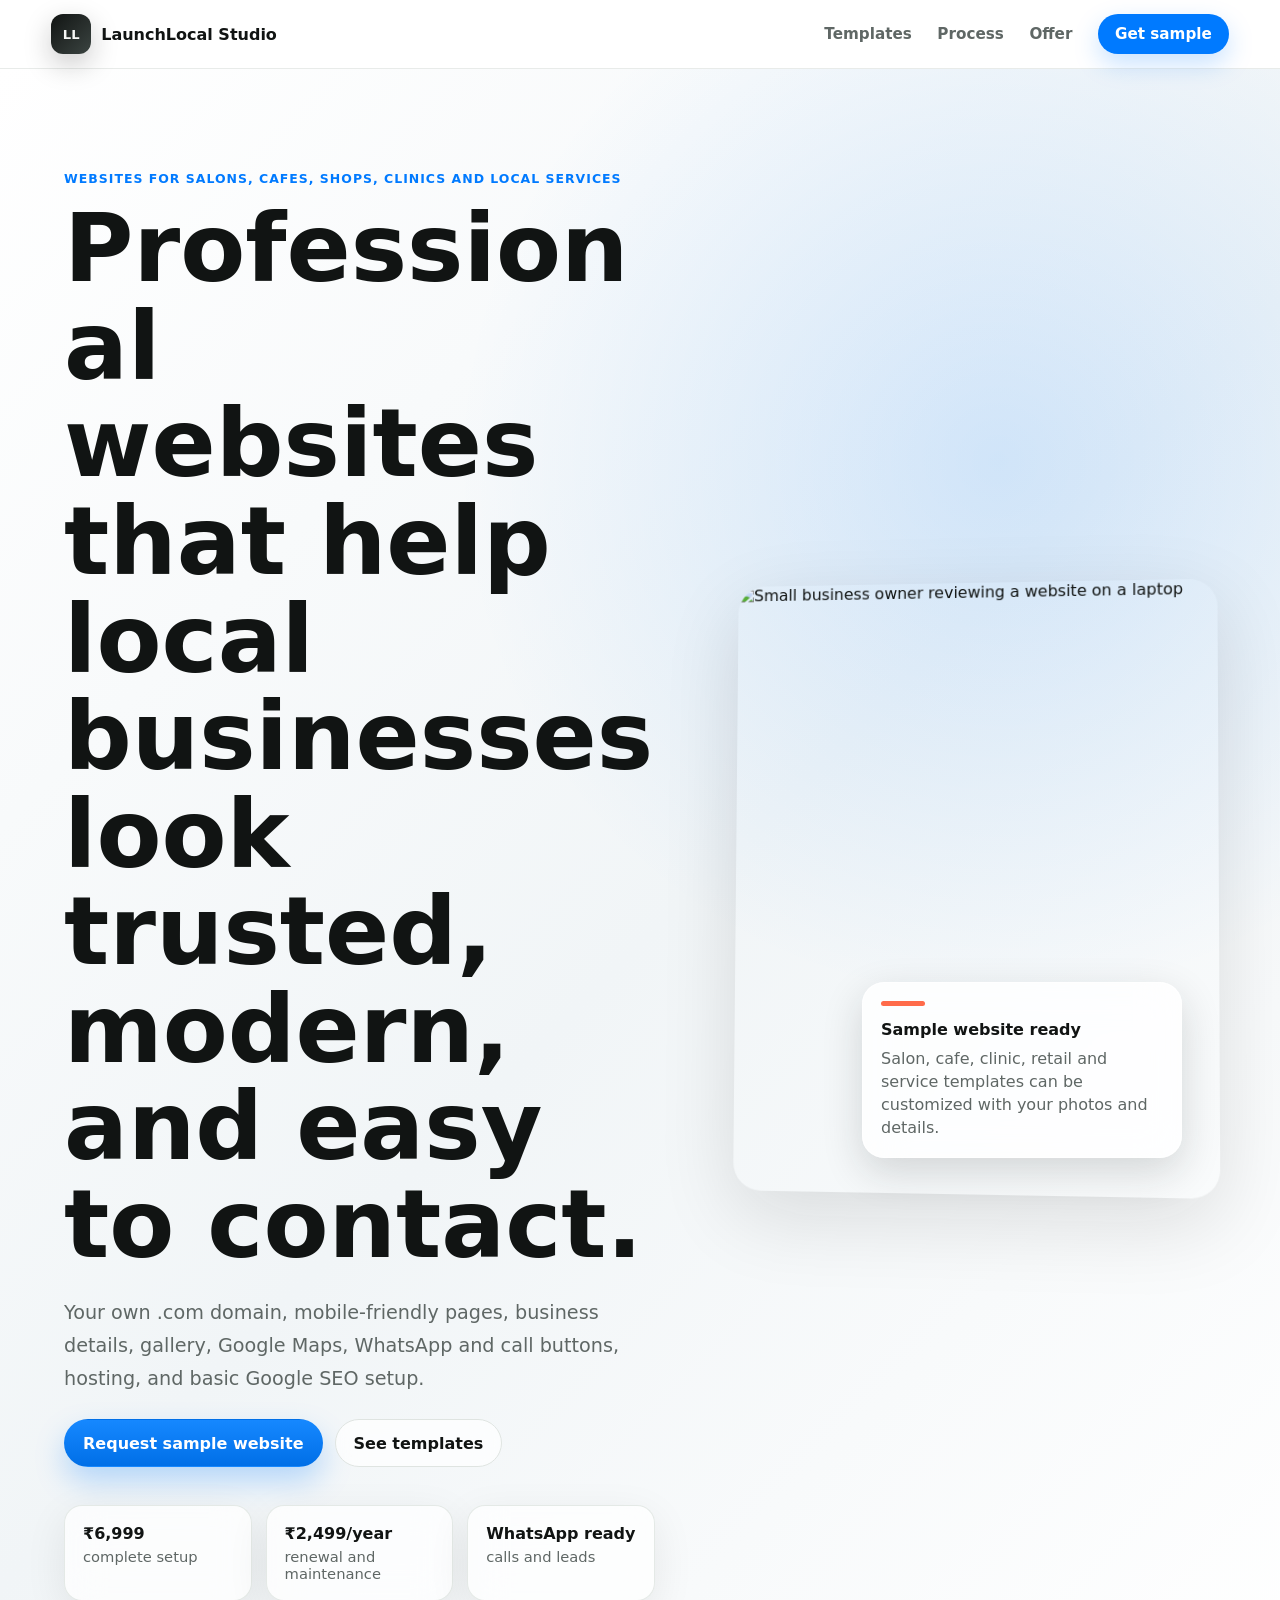
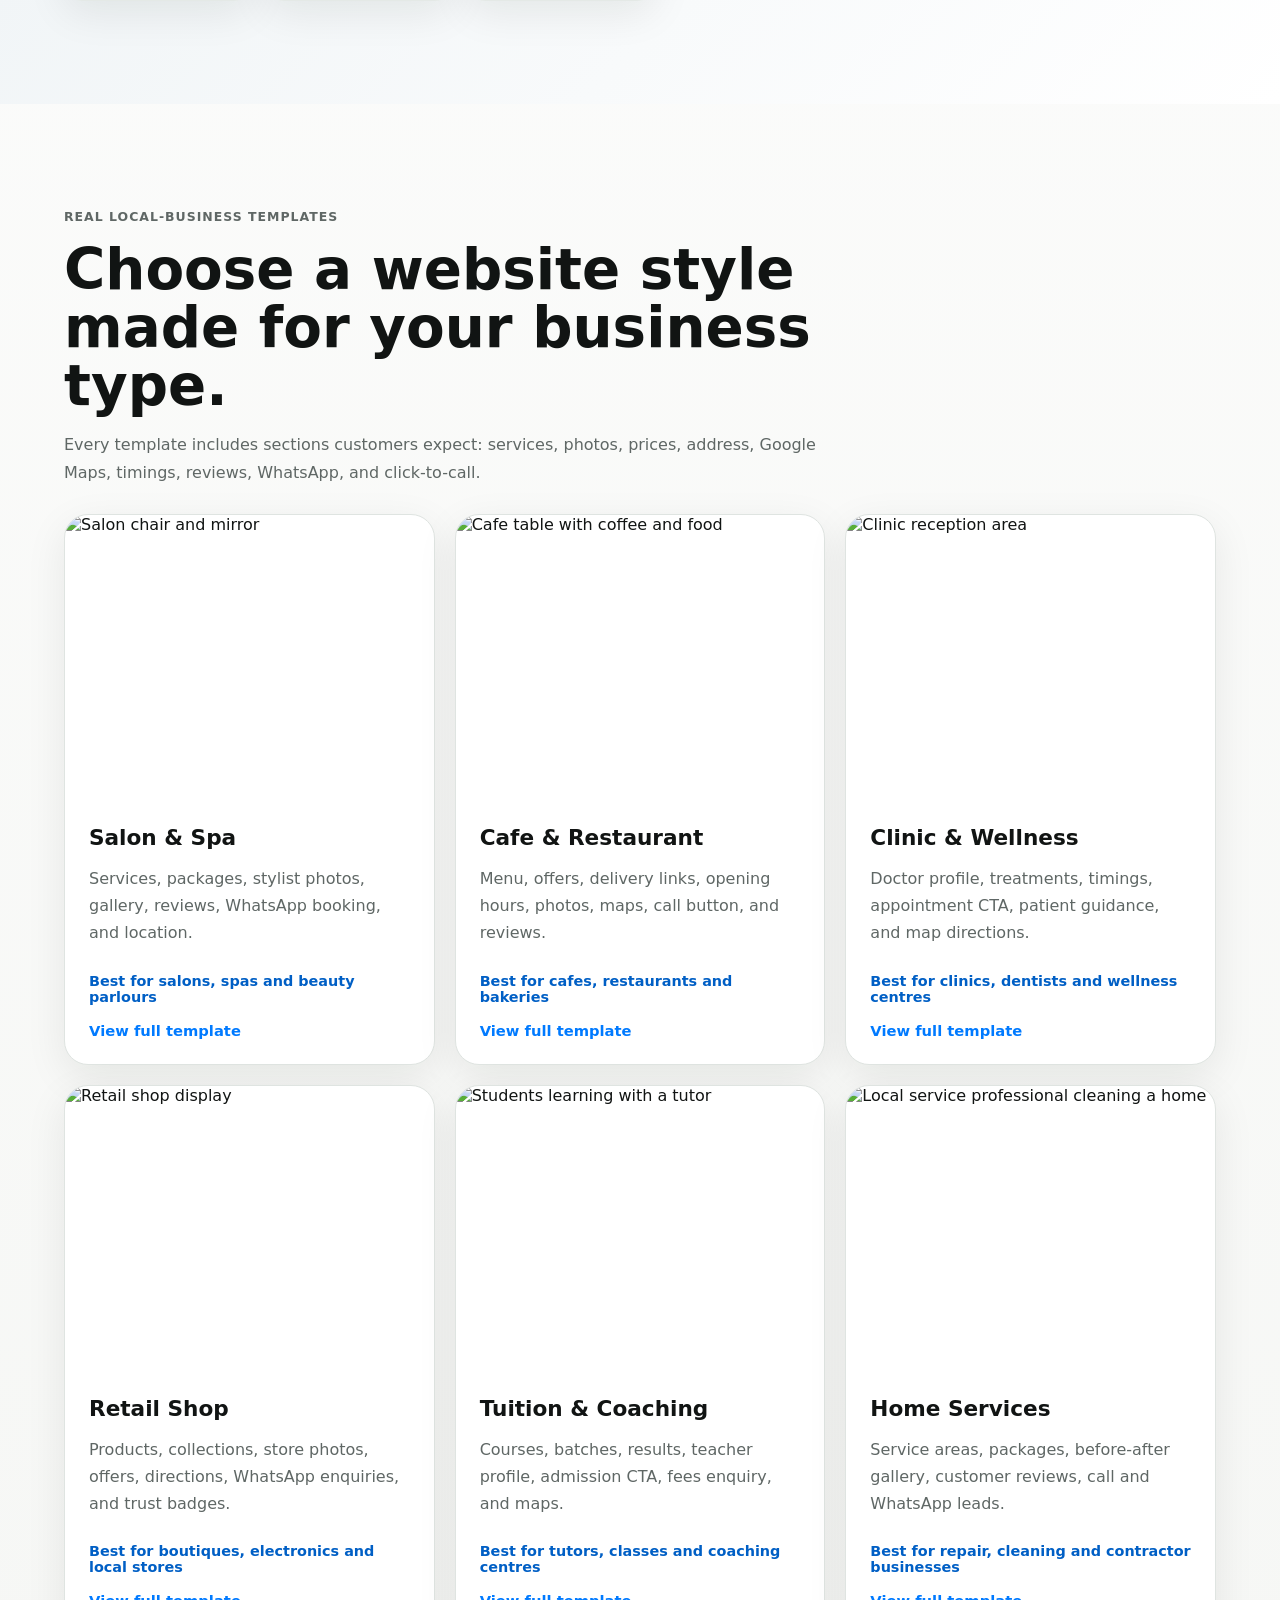
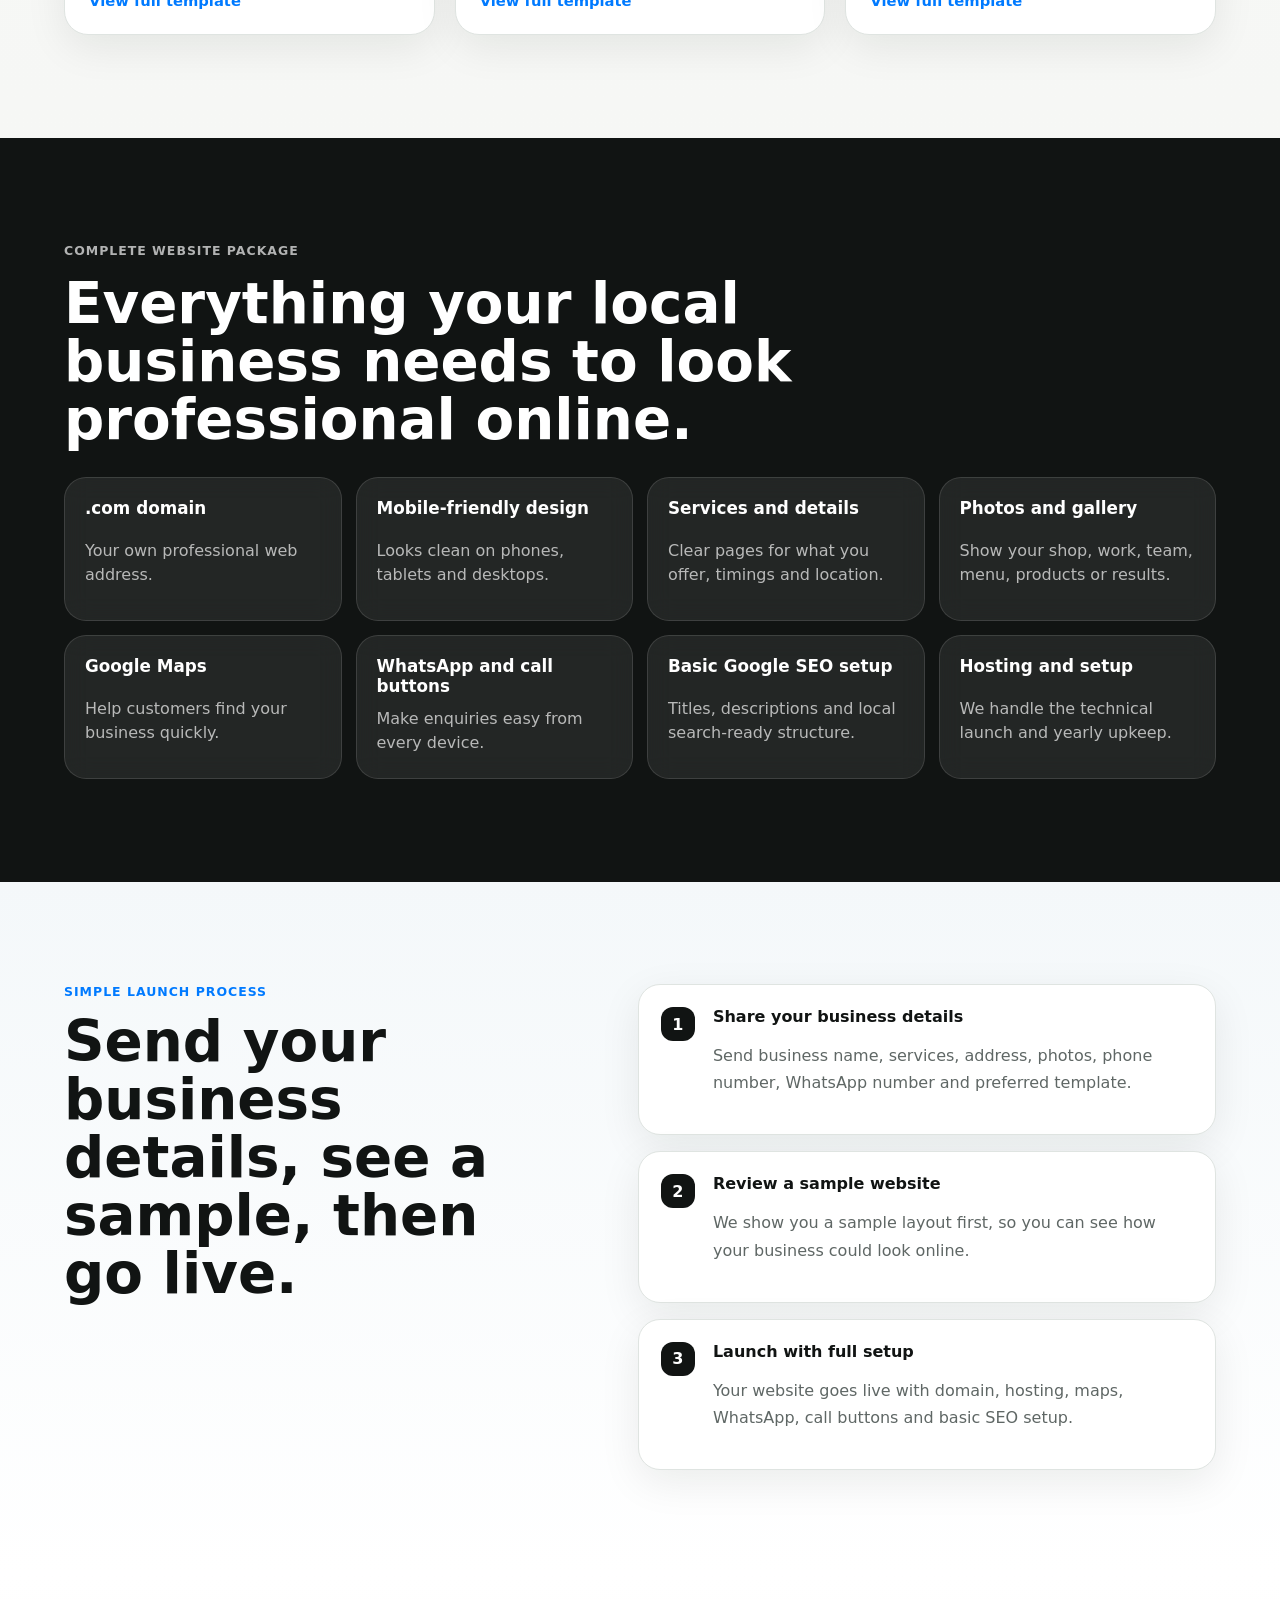
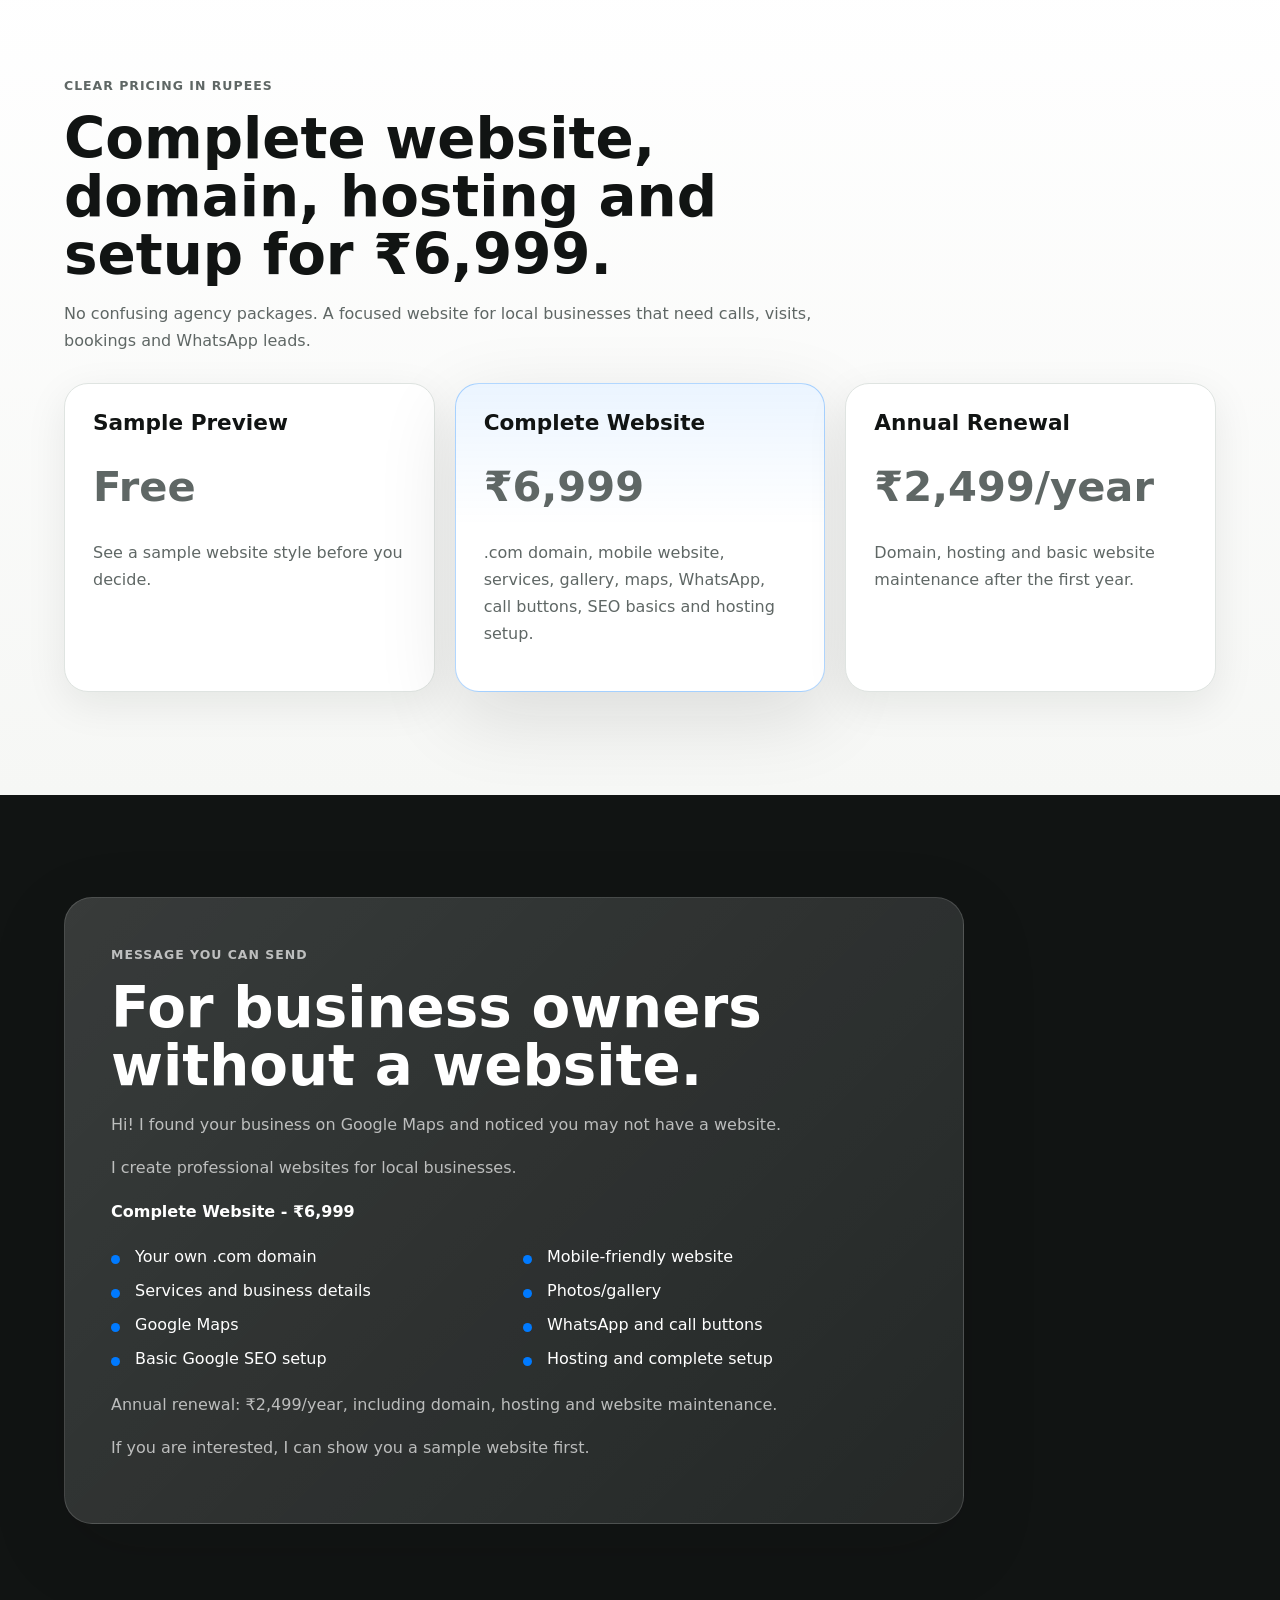
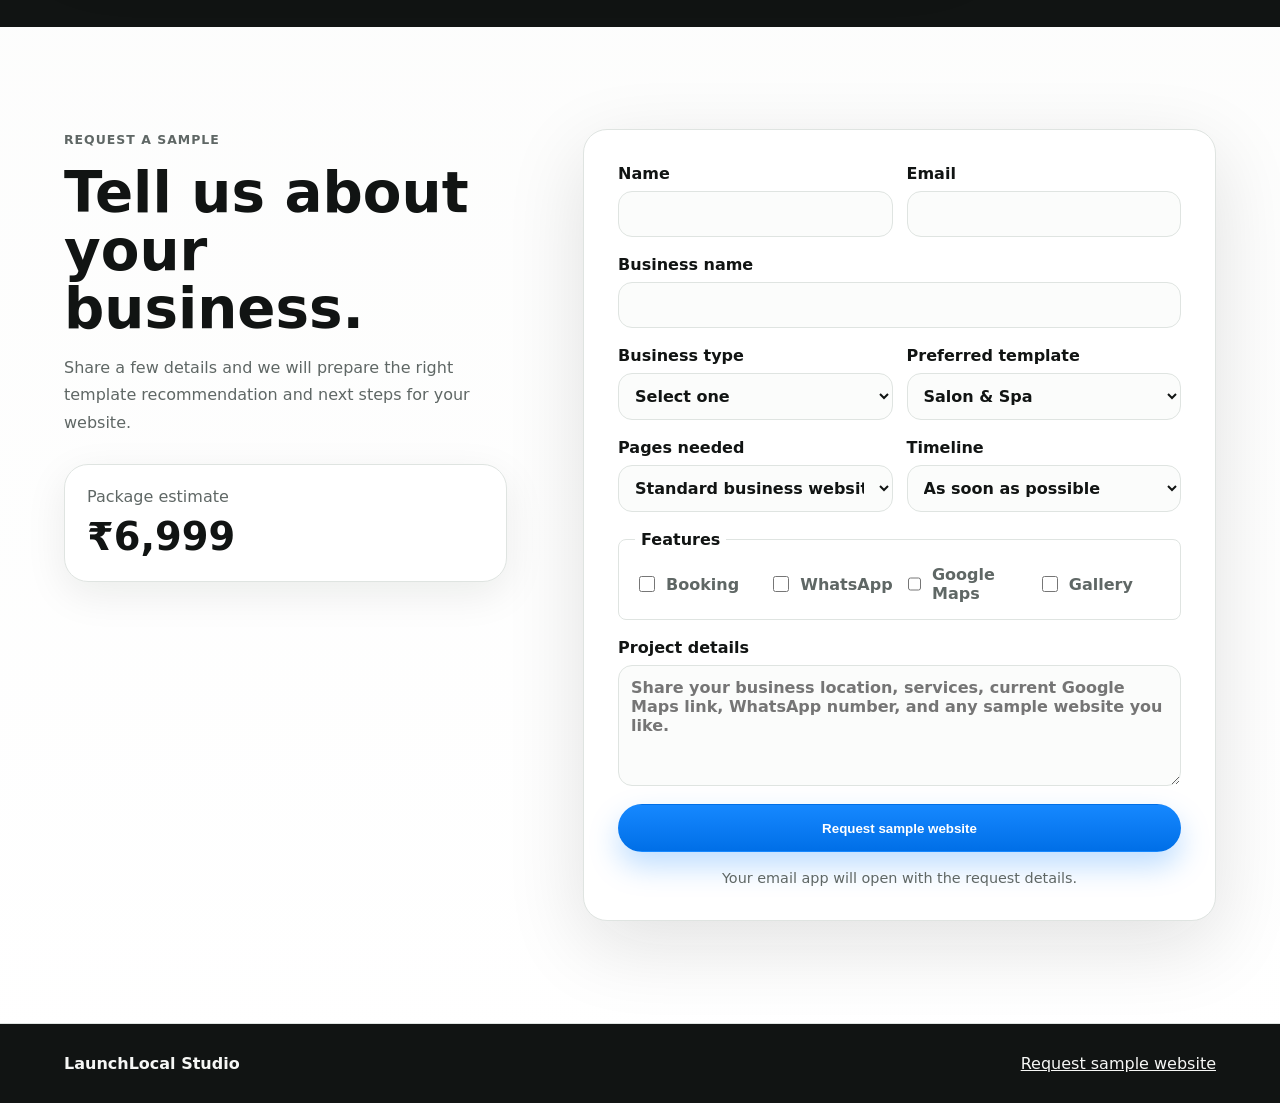
==== index.html @ e233cff8 "Refine homepage headline" ====
<!doctype html>
<html lang="en">
  <head>
    <meta charset="utf-8">
    <meta name="viewport" content="width=device-width, initial-scale=1">
    <title>LaunchLocal Studio | ₹6,999 Websites for Local Businesses</title>
    <meta
      name="description"
      content="LaunchLocal Studio builds complete ₹6,999 websites for salons, cafes, clinics, shops, tutors, and local service businesses with domain, hosting, WhatsApp, maps, and SEO setup."
    >
    <meta property="og:title" content="LaunchLocal Studio">
    <meta property="og:description" content="Complete local business websites from ₹6,999, including .com domain, hosting, Google Maps, WhatsApp, call buttons, and basic SEO setup.">
    <meta property="og:type" content="website">
    <link rel="icon" href="favicon.svg" type="image/svg+xml">
    <link rel="stylesheet" href="styles.css">
  </head>
  <body>
    <header class="site-header">
      <a class="brand" href="#top" aria-label="LaunchLocal Studio home">
        <span class="brand-mark">LL</span>
        <span>LaunchLocal Studio</span>
      </a>
      <nav class="nav" aria-label="Primary navigation">
        <a href="#templates">Templates</a>
        <a href="#process">Process</a>
        <a href="#pricing">Offer</a>
        <a class="nav-cta" href="#quote">Get sample</a>
      </nav>
    </header>

    <main id="top">
      <section class="hero section-band">
        <div class="hero-copy">
          <p class="eyebrow">Websites for salons, cafes, shops, clinics and local services</p>
          <h1>Professional websites that help local businesses look trusted, modern, and easy to contact.</h1>
          <p class="hero-text">
            Your own .com domain, mobile-friendly pages, business details, gallery, Google Maps, WhatsApp and call buttons, hosting, and basic Google SEO setup.
          </p>
          <div class="hero-actions">
            <a class="button primary" href="#quote">Request sample website</a>
            <a class="button secondary" href="#templates">See templates</a>
          </div>
          <dl class="hero-stats" aria-label="Service highlights">
            <div>
              <dt>₹6,999</dt>
              <dd>complete setup</dd>
            </div>
            <div>
              <dt>₹2,499/year</dt>
              <dd>renewal and maintenance</dd>
            </div>
            <div>
              <dt>WhatsApp ready</dt>
              <dd>calls and leads</dd>
            </div>
          </dl>
        </div>
        <div class="hero-visual" aria-label="Example small business website preview">
          <img
            src="https://images.unsplash.com/photo-1556761175-b413da4baf72?auto=format&fit=crop&w=1200&q=80"
            alt="Small business owner reviewing a website on a laptop"
          >
          <div class="preview-panel" aria-hidden="true">
            <span></span>
            <strong>Sample website ready</strong>
            <p>Salon, cafe, clinic, retail and service templates can be customized with your photos and details.</p>
          </div>
        </div>
      </section>

      <section class="section" id="templates">
        <div class="section-heading">
          <p class="eyebrow">Real local-business templates</p>
          <h2>Choose a website style made for your business type.</h2>
          <p>Every template includes sections customers expect: services, photos, prices, address, Google Maps, timings, reviews, WhatsApp, and click-to-call.</p>
        </div>
        <div class="template-grid">
          <a class="template-card" href="templates/salon.html">
            <img src="https://images.unsplash.com/photo-1560066984-138dadb4c035?auto=format&fit=crop&w=900&q=80" alt="Salon chair and mirror">
            <div>
              <h3>Salon & Spa</h3>
              <p>Services, packages, stylist photos, gallery, reviews, WhatsApp booking, and location.</p>
              <span>Best for salons, spas and beauty parlours</span>
              <strong class="template-link">View full template</strong>
            </div>
          </a>
          <a class="template-card" href="templates/cafe.html">
            <img src="https://images.unsplash.com/photo-1554118811-1e0d58224f24?auto=format&fit=crop&w=900&q=80" alt="Cafe table with coffee and food">
            <div>
              <h3>Cafe & Restaurant</h3>
              <p>Menu, offers, delivery links, opening hours, photos, maps, call button, and reviews.</p>
              <span>Best for cafes, restaurants and bakeries</span>
              <strong class="template-link">View full template</strong>
            </div>
          </a>
          <a class="template-card" href="templates/clinic.html">
            <img src="https://images.unsplash.com/photo-1519494026892-80bbd2d6fd0d?auto=format&fit=crop&w=900&q=80" alt="Clinic reception area">
            <div>
              <h3>Clinic & Wellness</h3>
              <p>Doctor profile, treatments, timings, appointment CTA, patient guidance, and map directions.</p>
              <span>Best for clinics, dentists and wellness centres</span>
              <strong class="template-link">View full template</strong>
            </div>
          </a>
          <a class="template-card" href="templates/retail.html">
            <img src="https://images.unsplash.com/photo-1441986300917-64674bd600d8?auto=format&fit=crop&w=900&q=80" alt="Retail shop display">
            <div>
              <h3>Retail Shop</h3>
              <p>Products, collections, store photos, offers, directions, WhatsApp enquiries, and trust badges.</p>
              <span>Best for boutiques, electronics and local stores</span>
              <strong class="template-link">View full template</strong>
            </div>
          </a>
          <a class="template-card" href="templates/coaching.html">
            <img src="https://images.unsplash.com/photo-1522202176988-66273c2fd55f?auto=format&fit=crop&w=900&q=80" alt="Students learning with a tutor">
            <div>
              <h3>Tuition & Coaching</h3>
              <p>Courses, batches, results, teacher profile, admission CTA, fees enquiry, and maps.</p>
              <span>Best for tutors, classes and coaching centres</span>
              <strong class="template-link">View full template</strong>
            </div>
          </a>
          <a class="template-card" href="templates/home-services.html">
            <img src="https://images.unsplash.com/photo-1581578731548-c64695cc6952?auto=format&fit=crop&w=900&q=80" alt="Local service professional cleaning a home">
            <div>
              <h3>Home Services</h3>
              <p>Service areas, packages, before-after gallery, customer reviews, call and WhatsApp leads.</p>
              <span>Best for repair, cleaning and contractor businesses</span>
              <strong class="template-link">View full template</strong>
            </div>
          </a>
        </div>
      </section>

      <section class="section included-section" id="included">
        <div class="section-heading">
          <p class="eyebrow">Complete website package</p>
          <h2>Everything your local business needs to look professional online.</h2>
        </div>
        <div class="included-grid">
          <article><strong>.com domain</strong><span>Your own professional web address.</span></article>
          <article><strong>Mobile-friendly design</strong><span>Looks clean on phones, tablets and desktops.</span></article>
          <article><strong>Services and details</strong><span>Clear pages for what you offer, timings and location.</span></article>
          <article><strong>Photos and gallery</strong><span>Show your shop, work, team, menu, products or results.</span></article>
          <article><strong>Google Maps</strong><span>Help customers find your business quickly.</span></article>
          <article><strong>WhatsApp and call buttons</strong><span>Make enquiries easy from every device.</span></article>
          <article><strong>Basic Google SEO setup</strong><span>Titles, descriptions and local search-ready structure.</span></article>
          <article><strong>Hosting and setup</strong><span>We handle the technical launch and yearly upkeep.</span></article>
        </div>
      </section>

      <section class="section split" id="process">
        <div>
          <p class="eyebrow">Simple launch process</p>
          <h2>Send your business details, see a sample, then go live.</h2>
        </div>
        <ol class="steps">
          <li>
            <strong>Share your business details</strong>
            <p>Send business name, services, address, photos, phone number, WhatsApp number and preferred template.</p>
          </li>
          <li>
            <strong>Review a sample website</strong>
            <p>We show you a sample layout first, so you can see how your business could look online.</p>
          </li>
          <li>
            <strong>Launch with full setup</strong>
            <p>Your website goes live with domain, hosting, maps, WhatsApp, call buttons and basic SEO setup.</p>
          </li>
        </ol>
      </section>

      <section class="section pricing" id="pricing">
        <div class="section-heading">
          <p class="eyebrow">Clear pricing in rupees</p>
          <h2>Complete website, domain, hosting and setup for ₹6,999.</h2>
          <p>No confusing agency packages. A focused website for local businesses that need calls, visits, bookings and WhatsApp leads.</p>
        </div>
        <div class="pricing-grid">
          <article>
            <h3>Sample Preview</h3>
            <p class="price">Free</p>
            <p>See a sample website style before you decide.</p>
          </article>
          <article class="featured">
            <h3>Complete Website</h3>
            <p class="price">₹6,999</p>
            <p>.com domain, mobile website, services, gallery, maps, WhatsApp, call buttons, SEO basics and hosting setup.</p>
          </article>
          <article>
            <h3>Annual Renewal</h3>
            <p class="price">₹2,499/year</p>
            <p>Domain, hosting and basic website maintenance after the first year.</p>
          </article>
        </div>
      </section>

      <section class="section outreach-section">
        <div class="outreach-card">
          <p class="eyebrow">Message you can send</p>
          <h2>For business owners without a website.</h2>
          <p>Hi! I found your business on Google Maps and noticed you may not have a website.</p>
          <p>I create professional websites for local businesses.</p>
          <p><strong>Complete Website - ₹6,999</strong></p>
          <ul class="offer-list">
            <li>Your own .com domain</li>
            <li>Mobile-friendly website</li>
            <li>Services and business details</li>
            <li>Photos/gallery</li>
            <li>Google Maps</li>
            <li>WhatsApp and call buttons</li>
            <li>Basic Google SEO setup</li>
            <li>Hosting and complete setup</li>
          </ul>
          <p>Annual renewal: ₹2,499/year, including domain, hosting and website maintenance.</p>
          <p>If you are interested, I can show you a sample website first.</p>
        </div>
      </section>

      <section class="section quote-section" id="quote">
        <div class="quote-intro">
          <p class="eyebrow">Request a sample</p>
          <h2>Tell us about your business.</h2>
          <p>
            Share a few details and we will prepare the right template recommendation and next steps for your website.
          </p>
          <div class="estimate-box" aria-live="polite">
            <span>Package estimate</span>
            <strong id="estimate">₹6,999</strong>
          </div>
        </div>
        <form class="quote-form" id="quoteForm" action="" method="post">
          <div class="field-row">
            <label>
              Name
              <input name="name" autocomplete="name" required>
            </label>
            <label>
              Email
              <input type="email" name="email" autocomplete="email" required>
            </label>
          </div>
          <label>
            Business name
            <input name="business" autocomplete="organization" required>
          </label>
          <div class="field-row">
            <label>
              Business type
              <select name="business_type" required>
                <option value="">Select one</option>
                <option>Salon, spa or beauty parlour</option>
                <option>Restaurant or cafe</option>
                <option>Clinic, dentist or wellness centre</option>
                <option>Retail shop</option>
                <option>Tuition or coaching centre</option>
                <option>Home service or contractor</option>
                <option>Other</option>
              </select>
            </label>
            <label>
              Preferred template
              <select name="template" required>
                <option>Salon & Spa</option>
                <option>Cafe & Restaurant</option>
                <option>Clinic & Wellness</option>
                <option>Retail Shop</option>
                <option>Tuition & Coaching</option>
                <option>Home Services</option>
                <option>Not sure yet</option>
              </select>
            </label>
          </div>
          <div class="field-row">
            <label>
              Pages needed
              <select name="pages" id="pages">
                <option value="standard" selected>Standard business website</option>
                <option value="one-page">One-page quick site</option>
                <option value="catalog">Product or service catalogue</option>
                <option value="custom">Custom pages needed</option>
              </select>
            </label>
            <label>
              Timeline
              <select name="timeline">
                <option>As soon as possible</option>
                <option>2-4 weeks</option>
                <option>1-2 months</option>
                <option>Just exploring</option>
              </select>
            </label>
          </div>
          <fieldset>
            <legend>Features</legend>
            <label><input type="checkbox" name="features" value="Booking"> Booking</label>
            <label><input type="checkbox" name="features" value="WhatsApp"> WhatsApp</label>
            <label><input type="checkbox" name="features" value="Google Maps"> Google Maps</label>
            <label><input type="checkbox" name="features" value="Gallery"> Gallery</label>
          </fieldset>
          <label>
            Project details
            <textarea name="details" rows="5" placeholder="Share your business location, services, current Google Maps link, WhatsApp number, and any sample website you like."></textarea>
          </label>
          <button class="button primary full" type="submit">Request sample website</button>
          <p class="form-note" id="formNote">Your email app will open with the request details.</p>
        </form>
      </section>
    </main>

    <footer class="site-footer">
      <p>LaunchLocal Studio</p>
      <a href="#quote">Request sample website</a>
    </footer>

    <script src="script.js"></script>
  </body>
</html>
---- styles.css ----
:root {
  color-scheme: light;
  --ink: #111413;
  --muted: #5f6765;
  --paper: #f6f7f5;
  --panel: #ffffff;
  --line: #dfe4e1;
  --accent: #007aff;
  --accent-dark: #005fc5;
  --gold: #d6a23d;
  --coral: #ff6b4a;
  --shadow: 0 24px 80px rgba(17, 20, 19, 0.12);
  --soft-shadow: 0 12px 42px rgba(17, 20, 19, 0.08);
}

* {
  box-sizing: border-box;
}

html {
  scroll-behavior: smooth;
}

body {
  margin: 0;
  font-family: Inter, ui-sans-serif, system-ui, -apple-system, BlinkMacSystemFont, "Segoe UI", sans-serif;
  background:
    linear-gradient(180deg, #ffffff 0%, var(--paper) 44%, #ffffff 100%);
  color: var(--ink);
  text-rendering: optimizeLegibility;
}

img {
  display: block;
  max-width: 100%;
}

a {
  color: inherit;
}

.site-header {
  position: sticky;
  top: 0;
  z-index: 20;
  display: flex;
  align-items: center;
  justify-content: space-between;
  gap: 24px;
  padding: 14px clamp(18px, 4vw, 56px);
  background: rgba(255, 255, 255, 0.74);
  border-bottom: 1px solid rgba(223, 228, 225, 0.72);
  backdrop-filter: blur(24px) saturate(1.7);
}

.brand,
.nav {
  display: flex;
  align-items: center;
}

.brand {
  gap: 10px;
  font-weight: 800;
  text-decoration: none;
}

.brand-mark {
  display: grid;
  width: 40px;
  height: 40px;
  place-items: center;
  border-radius: 12px;
  background: linear-gradient(135deg, #111413, #3b4441);
  color: var(--paper);
  font-size: 0.82rem;
  letter-spacing: 0;
  box-shadow: 0 10px 28px rgba(17, 20, 19, 0.22);
}

.nav {
  gap: clamp(12px, 2vw, 28px);
  color: var(--muted);
  font-size: 0.95rem;
  font-weight: 700;
}

.nav a {
  text-decoration: none;
}

.nav-cta {
  padding: 10px 16px;
  border: 1px solid rgba(0, 122, 255, 0.18);
  border-radius: 999px;
  background: #007aff;
  color: #fff;
  font-weight: 700;
  box-shadow: 0 10px 26px rgba(0, 122, 255, 0.22);
}

.section,
.section-band {
  padding: clamp(58px, 8vw, 104px) clamp(18px, 5vw, 72px);
}

.hero {
  display: grid;
  grid-template-columns: minmax(0, 1fr) minmax(320px, 0.82fr);
  align-items: center;
  gap: clamp(36px, 6vw, 88px);
  min-height: calc(100vh - 68px);
  background:
    radial-gradient(circle at 78% 24%, rgba(0, 122, 255, 0.14), transparent 34%),
    linear-gradient(135deg, #ffffff 0%, #f1f5f7 52%, #ffffff 100%);
}

.eyebrow {
  margin: 0 0 14px;
  color: var(--accent);
  font-size: 0.78rem;
  font-weight: 800;
  letter-spacing: 0.08em;
  text-transform: uppercase;
}

h1,
h2,
h3,
p {
  overflow-wrap: anywhere;
}

h1,
h2,
h3 {
  margin: 0;
  line-height: 1.03;
  letter-spacing: 0;
}

h1 {
  max-width: 780px;
  font-size: clamp(3rem, 7.4vw, 7.2rem);
  font-weight: 900;
}

h2 {
  max-width: 760px;
  font-size: clamp(2.15rem, 4.4vw, 4.6rem);
  font-weight: 900;
}

h3 {
  font-size: 1.35rem;
}

.hero-text,
.section-heading p,
.quote-intro p,
.steps p,
.pricing p,
.template-card p {
  color: var(--muted);
  line-height: 1.7;
}

.hero-text {
  max-width: 620px;
  margin: 24px 0;
  font-size: clamp(1.08rem, 1.5vw, 1.28rem);
}

.hero-actions {
  display: flex;
  flex-wrap: wrap;
  gap: 12px;
}

.button {
  display: inline-flex;
  min-height: 48px;
  align-items: center;
  justify-content: center;
  padding: 13px 18px;
  border: 1px solid transparent;
  border-radius: 999px;
  font-weight: 800;
  text-decoration: none;
  cursor: pointer;
}

.button.primary {
  background: linear-gradient(180deg, #1688ff, #006fe7);
  color: #fff;
  box-shadow: 0 14px 30px rgba(0, 122, 255, 0.26);
}

.button.primary:hover {
  background: var(--accent-dark);
}

.button.secondary {
  border-color: var(--line);
  background: rgba(255, 255, 255, 0.72);
  backdrop-filter: blur(14px);
}

.button.full {
  width: 100%;
}

.hero-stats {
  display: grid;
  grid-template-columns: repeat(3, minmax(0, 1fr));
  gap: 14px;
  max-width: 680px;
  margin: 38px 0 0;
}

.hero-stats div {
  padding: 18px;
  border: 1px solid rgba(223, 228, 225, 0.82);
  border-radius: 18px;
  background: rgba(255, 255, 255, 0.72);
  box-shadow: var(--soft-shadow);
  backdrop-filter: blur(18px);
}

.hero-stats dt {
  font-weight: 900;
}

.hero-stats dd {
  margin: 5px 0 0;
  color: var(--muted);
  font-size: 0.92rem;
}

.hero-visual {
  position: relative;
  min-height: 540px;
  perspective: 1200px;
}

.hero-visual img {
  width: 100%;
  height: min(68vh, 680px);
  min-height: 520px;
  object-fit: cover;
  border-radius: 28px;
  box-shadow: var(--shadow);
  transform: rotateY(-4deg) rotateX(2deg);
}

.preview-panel {
  position: absolute;
  right: clamp(14px, 3vw, 34px);
  bottom: clamp(14px, 3vw, 34px);
  width: min(320px, calc(100% - 28px));
  padding: 18px;
  border: 1px solid rgba(255, 255, 255, 0.78);
  border-radius: 22px;
  background: rgba(255, 255, 255, 0.82);
  box-shadow: 0 14px 40px rgba(24, 33, 31, 0.16);
  backdrop-filter: blur(20px) saturate(1.4);
}

.preview-panel span {
  display: block;
  width: 44px;
  height: 5px;
  margin-bottom: 14px;
  border-radius: 999px;
  background: var(--coral);
}

.preview-panel p {
  margin: 8px 0 0;
  color: var(--muted);
  line-height: 1.45;
}

.section-heading {
  max-width: 760px;
  margin-bottom: 28px;
}

.template-grid,
.pricing-grid {
  display: grid;
  grid-template-columns: repeat(3, minmax(0, 1fr));
  gap: 20px;
}

.template-card,
.pricing-grid article,
.quote-form,
.estimate-box {
  border: 1px solid var(--line);
  border-radius: 24px;
  background: var(--panel);
}

.template-card {
  overflow: hidden;
  box-shadow: var(--soft-shadow);
  color: inherit;
  text-decoration: none;
  transition: transform 180ms ease, box-shadow 180ms ease;
}

.template-card:hover {
  transform: translateY(-6px);
  box-shadow: 0 28px 70px rgba(17, 20, 19, 0.14);
}

.template-card img {
  width: 100%;
  aspect-ratio: 1.28;
  object-fit: cover;
}

.template-card div {
  padding: 24px;
}

.template-card span {
  display: inline-block;
  margin-top: 10px;
  color: var(--accent-dark);
  font-weight: 800;
  font-size: 0.9rem;
}

.template-link {
  display: inline-block;
  margin-top: 16px;
  color: var(--accent);
  font-size: 0.92rem;
}

.included-section {
  background: #111413;
  color: #fff;
}

.included-section .section-heading p,
.included-section .eyebrow {
  color: rgba(255, 255, 255, 0.68);
}

.included-grid {
  display: grid;
  grid-template-columns: repeat(4, minmax(0, 1fr));
  gap: 14px;
}

.included-grid article {
  display: grid;
  gap: 8px;
  min-height: 144px;
  padding: 20px;
  border: 1px solid rgba(255, 255, 255, 0.12);
  border-radius: 22px;
  background: rgba(255, 255, 255, 0.08);
  backdrop-filter: blur(12px);
}

.included-grid strong {
  font-size: 1.05rem;
}

.included-grid span {
  color: rgba(255, 255, 255, 0.68);
  line-height: 1.55;
}

.split {
  display: grid;
  grid-template-columns: minmax(0, 0.86fr) minmax(320px, 1fr);
  gap: clamp(28px, 6vw, 80px);
  background: linear-gradient(180deg, #f4f8fa, #ffffff);
}

.steps {
  display: grid;
  gap: 16px;
  margin: 0;
  padding: 0;
  list-style: none;
  counter-reset: step;
}

.steps li {
  position: relative;
  padding: 22px 22px 22px 74px;
  border-radius: 22px;
  background: var(--panel);
  border: 1px solid var(--line);
  box-shadow: var(--soft-shadow);
}

.steps li::before {
  counter-increment: step;
  content: counter(step);
  position: absolute;
  left: 22px;
  top: 22px;
  display: grid;
  width: 34px;
  height: 34px;
  place-items: center;
  border-radius: 12px;
  background: #111413;
  color: #fff;
  font-weight: 900;
}

.pricing {
  background: linear-gradient(180deg, #ffffff, #f6f7f5);
}

.pricing-grid article {
  padding: 28px;
  box-shadow: var(--soft-shadow);
}

.pricing-grid .featured {
  border-color: rgba(0, 122, 255, 0.3);
  box-shadow: var(--shadow);
  background:
    linear-gradient(180deg, rgba(0, 122, 255, 0.08), rgba(255, 255, 255, 0) 46%),
    #fff;
}

.price {
  margin: 18px 0 10px;
  color: var(--accent-dark);
  font-size: clamp(2rem, 4vw, 2.6rem);
  font-weight: 900;
}

.outreach-section {
  background: #111413;
  color: #fff;
}

.outreach-card {
  max-width: 900px;
  padding: clamp(24px, 5vw, 46px);
  border: 1px solid rgba(255, 255, 255, 0.14);
  border-radius: 28px;
  background:
    linear-gradient(135deg, rgba(255, 255, 255, 0.14), rgba(255, 255, 255, 0.06)),
    #171b1a;
  box-shadow: var(--shadow);
}

.outreach-card p {
  color: rgba(255, 255, 255, 0.68);
  line-height: 1.7;
}

.outreach-card strong {
  color: #fff;
}

.offer-list {
  display: grid;
  grid-template-columns: repeat(2, minmax(0, 1fr));
  gap: 10px 18px;
  margin: 20px 0;
  padding: 0;
  list-style: none;
}

.offer-list li {
  position: relative;
  padding-left: 24px;
  color: #fff;
  line-height: 1.5;
}

.offer-list li::before {
  content: "";
  position: absolute;
  left: 0;
  top: 0.65em;
  width: 9px;
  height: 9px;
  border-radius: 999px;
  background: var(--accent);
}

.quote-section {
  display: grid;
  grid-template-columns: minmax(280px, 0.7fr) minmax(320px, 1fr);
  gap: clamp(28px, 6vw, 76px);
  align-items: start;
}

.quote-intro {
  position: sticky;
  top: 110px;
}

.estimate-box {
  margin-top: 28px;
  padding: 22px;
  box-shadow: var(--soft-shadow);
}

.estimate-box span {
  display: block;
  margin-bottom: 8px;
  color: var(--muted);
}

.estimate-box strong {
  font-size: clamp(1.8rem, 3vw, 3rem);
}

.quote-form {
  display: grid;
  gap: 18px;
  padding: clamp(18px, 4vw, 34px);
  box-shadow: var(--shadow);
}

.field-row {
  display: grid;
  grid-template-columns: repeat(2, minmax(0, 1fr));
  gap: 14px;
}

label,
fieldset {
  display: grid;
  gap: 8px;
  color: var(--ink);
  font-weight: 800;
}

input,
select,
textarea {
  width: 100%;
  min-height: 46px;
  padding: 12px;
  border: 1px solid var(--line);
  border-radius: 14px;
  background: #fbfcfb;
  color: var(--ink);
  font: inherit;
}

textarea {
  resize: vertical;
}

fieldset {
  grid-template-columns: repeat(4, minmax(0, 1fr));
  margin: 0;
  padding: 16px;
  border: 1px solid var(--line);
  border-radius: 8px;
}

legend {
  padding: 0 6px;
}

fieldset label {
  display: flex;
  align-items: center;
  gap: 8px;
  color: var(--muted);
  font-weight: 700;
}

fieldset input {
  width: 16px;
  min-height: 16px;
}

.form-note {
  margin: 0;
  color: var(--muted);
  font-size: 0.9rem;
  text-align: center;
}

.site-footer {
  display: flex;
  align-items: center;
  justify-content: space-between;
  gap: 18px;
  padding: 30px clamp(18px, 5vw, 72px);
  border-top: 1px solid var(--line);
  background: #111413;
  color: var(--paper);
}

.site-footer p {
  margin: 0;
  font-weight: 900;
}

@media (max-width: 900px) {
  .site-header {
    position: static;
    align-items: flex-start;
    flex-direction: column;
  }

  .nav {
    width: 100%;
    overflow-x: auto;
    padding-bottom: 4px;
  }

  .hero,
  .split,
  .quote-section {
    grid-template-columns: 1fr;
  }

  .hero {
    min-height: auto;
  }

  .hero-visual,
  .hero-visual img {
    min-height: 380px;
  }

  .template-grid,
  .pricing-grid,
  .included-grid {
    grid-template-columns: 1fr;
  }

  .quote-intro {
    position: static;
  }
}

@media (max-width: 620px) {
  .section,
  .section-band {
    padding-block: 46px;
  }

  .hero-stats,
  .field-row,
  fieldset {
    grid-template-columns: 1fr;
  }

  h1 {
    font-size: clamp(2.3rem, 15vw, 3.8rem);
  }

  .site-footer {
    align-items: flex-start;
    flex-direction: column;
  }

  .offer-list {
    grid-template-columns: 1fr;
  }
}
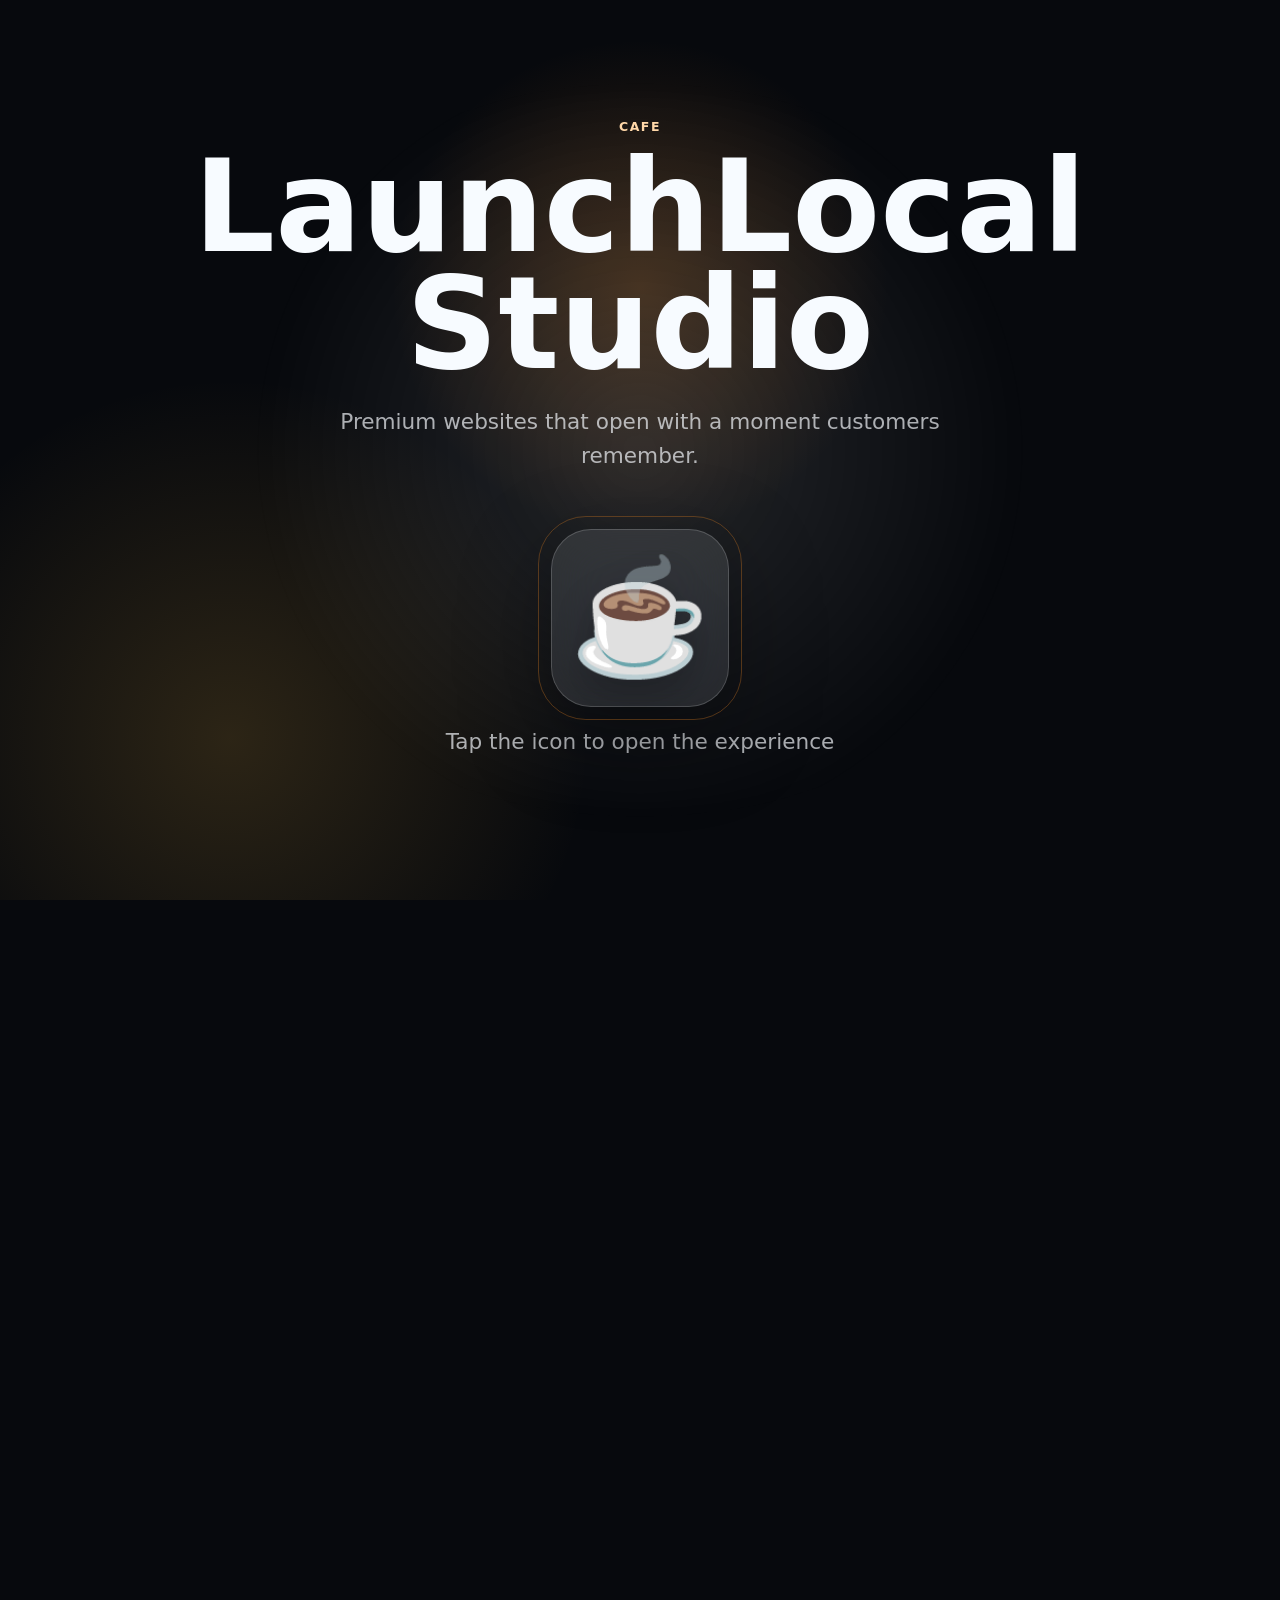
==== commit 834aeef3: "Add animated signature template system" ====
--- a/index.html
+++ b/index.html
@@ -3,316 +3,132 @@
   <head>
     <meta charset="utf-8">
     <meta name="viewport" content="width=device-width, initial-scale=1">
-    <title>LaunchLocal Studio | ₹6,999 Websites for Local Businesses</title>
-    <meta
-      name="description"
-      content="LaunchLocal Studio builds complete ₹6,999 websites for salons, cafes, clinics, shops, tutors, and local service businesses with domain, hosting, WhatsApp, maps, and SEO setup."
-    >
+    <title>LaunchLocal Studio | Interactive Websites for Local Businesses</title>
+    <meta name="description" content="Premium animated static website template for local businesses with configurable icons, themes, WhatsApp, Google Maps and contact CTAs.">
     <meta property="og:title" content="LaunchLocal Studio">
-    <meta property="og:description" content="Complete local business websites from ₹6,999, including .com domain, hosting, Google Maps, WhatsApp, call buttons, and basic SEO setup.">
+    <meta property="og:description" content="Interactive icon-to-website templates for salons, cafes, restaurants, automobile, real estate and local businesses.">
     <meta property="og:type" content="website">
     <link rel="icon" href="favicon.svg" type="image/svg+xml">
-    <link rel="stylesheet" href="styles.css">
+    <link rel="stylesheet" href="style.css">
   </head>
   <body>
-    <header class="site-header">
-      <a class="brand" href="#top" aria-label="LaunchLocal Studio home">
-        <span class="brand-mark">LL</span>
-        <span>LaunchLocal Studio</span>
-      </a>
-      <nav class="nav" aria-label="Primary navigation">
-        <a href="#templates">Templates</a>
-        <a href="#process">Process</a>
-        <a href="#pricing">Offer</a>
-        <a class="nav-cta" href="#quote">Get sample</a>
-      </nav>
-    </header>
-
-    <main id="top">
-      <section class="hero section-band">
-        <div class="hero-copy">
-          <p class="eyebrow">Websites for salons, cafes, shops, clinics and local services</p>
-          <h1>Professional websites that help local businesses look trusted, modern, and easy to contact.</h1>
-          <p class="hero-text">
-            Your own .com domain, mobile-friendly pages, business details, gallery, Google Maps, WhatsApp and call buttons, hosting, and basic Google SEO setup.
-          </p>
-          <div class="hero-actions">
-            <a class="button primary" href="#quote">Request sample website</a>
-            <a class="button secondary" href="#templates">See templates</a>
-          </div>
-          <dl class="hero-stats" aria-label="Service highlights">
-            <div>
-              <dt>₹6,999</dt>
-              <dd>complete setup</dd>
-            </div>
-            <div>
-              <dt>₹2,499/year</dt>
-              <dd>renewal and maintenance</dd>
-            </div>
-            <div>
-              <dt>WhatsApp ready</dt>
-              <dd>calls and leads</dd>
-            </div>
-          </dl>
+    <div class="site-shell" id="siteShell">
+      <section class="intro-screen" aria-label="Interactive website opening">
+        <div class="intro-bg" aria-hidden="true"></div>
+        <div class="intro-content">
+          <p class="kicker" id="introType">Interactive business website</p>
+          <h1 id="introName">LaunchLocal Studio</h1>
+          <p id="introTagline">Premium websites that open with a moment customers remember.</p>
+          <button class="icon-trigger" id="iconTrigger" type="button" aria-label="Open website sections">
+            <span class="icon-orbit" aria-hidden="true"></span>
+            <span class="business-icon" id="businessIcon" aria-hidden="true">☕</span>
+          </button>
+          <p class="hint">Tap the icon to open the experience</p>
         </div>
-        <div class="hero-visual" aria-label="Example small business website preview">
-          <img
-            src="https://images.unsplash.com/photo-1556761175-b413da4baf72?auto=format&fit=crop&w=1200&q=80"
-            alt="Small business owner reviewing a website on a laptop"
-          >
-          <div class="preview-panel" aria-hidden="true">
-            <span></span>
-            <strong>Sample website ready</strong>
-            <p>Salon, cafe, clinic, retail and service templates can be customized with your photos and details.</p>
-          </div>
+        <div class="split-panels" aria-hidden="true">
+          <span></span><span></span><span></span><span></span><span></span><span></span>
         </div>
       </section>
 
-      <section class="section" id="templates">
-        <div class="section-heading">
-          <p class="eyebrow">Real local-business templates</p>
-          <h2>Choose a website style made for your business type.</h2>
-          <p>Every template includes sections customers expect: services, photos, prices, address, Google Maps, timings, reviews, WhatsApp, and click-to-call.</p>
-        </div>
-        <div class="template-grid">
-          <a class="template-card" href="templates/salon.html">
-            <img src="https://images.unsplash.com/photo-1560066984-138dadb4c035?auto=format&fit=crop&w=900&q=80" alt="Salon chair and mirror">
-            <div>
-              <h3>Salon & Spa</h3>
-              <p>Services, packages, stylist photos, gallery, reviews, WhatsApp booking, and location.</p>
-              <span>Best for salons, spas and beauty parlours</span>
-              <strong class="template-link">View full template</strong>
+      <header class="reveal-header" id="top">
+        <a class="brand" href="#top"><span id="brandIcon">☕</span><strong id="brandName">LaunchLocal Studio</strong></a>
+        <nav aria-label="Primary">
+          <a href="#about">About</a>
+          <a href="#services">Services</a>
+          <a href="#templates">Templates</a>
+          <a href="#offers">Offers</a>
+          <a href="#reviews">Reviews</a>
+          <a href="#contact">Contact</a>
+        </nav>
+      </header>
+
+      <main class="revealed-content" id="content">
+        <section class="hero section-block">
+          <div>
+            <p class="kicker" id="heroKicker">Premium static website template</p>
+            <h2 id="heroTitle">A single-page website that feels custom, animated and ready for business.</h2>
+            <p id="heroCopy">Built with HTML, CSS and vanilla JavaScript. Fast enough for GitHub Pages, polished enough to sell as a custom agency website.</p>
+            <div class="action-row">
+              <a class="btn primary" href="#templates">Explore templates</a>
+              <a class="btn secondary" id="whatsappHero" href="#">WhatsApp us</a>
             </div>
-          </a>
-          <a class="template-card" href="templates/cafe.html">
-            <img src="https://images.unsplash.com/photo-1554118811-1e0d58224f24?auto=format&fit=crop&w=900&q=80" alt="Cafe table with coffee and food">
-            <div>
-              <h3>Cafe & Restaurant</h3>
-              <p>Menu, offers, delivery links, opening hours, photos, maps, call button, and reviews.</p>
-              <span>Best for cafes, restaurants and bakeries</span>
-              <strong class="template-link">View full template</strong>
+          </div>
+          <div class="hero-card">
+            <span class="live-pill">Live preview</span>
+            <div class="phone-frame">
+              <div class="mini-site">
+                <span></span><strong id="miniName">Demo Business</strong><p id="miniTagline">Interactive website preview</p>
+                <div class="mini-grid"><i></i><i></i><i></i><i></i></div>
+              </div>
             </div>
-          </a>
-          <a class="template-card" href="templates/clinic.html">
-            <img src="https://images.unsplash.com/photo-1519494026892-80bbd2d6fd0d?auto=format&fit=crop&w=900&q=80" alt="Clinic reception area">
-            <div>
-              <h3>Clinic & Wellness</h3>
-              <p>Doctor profile, treatments, timings, appointment CTA, patient guidance, and map directions.</p>
-              <span>Best for clinics, dentists and wellness centres</span>
-              <strong class="template-link">View full template</strong>
+          </div>
+        </section>
+
+        <section class="section-block about" id="about">
+          <p class="kicker">About</p>
+          <h2 id="aboutTitle">Designed for local businesses that need trust fast.</h2>
+          <p id="aboutCopy">Customers decide quickly. This template gives them the essentials immediately: who you are, what you offer, why they should trust you and how to contact you.</p>
+          <div class="metrics">
+            <article><strong>400-800ms</strong><span>signature reveal</span></article>
+            <article><strong>0</strong><span>framework dependency</span></article>
+            <article><strong>100%</strong><span>static hosting ready</span></article>
+          </div>
+        </section>
+
+        <section class="section-block" id="services">
+          <div class="section-head">
+            <div><p class="kicker">Services</p><h2 id="servicesTitle">Complete sections with real business content.</h2></div>
+            <p>Use these cards for services, products, menu items, packages, vehicles, listings or offers.</p>
+          </div>
+          <div class="card-grid" id="servicesGrid"></div>
+        </section>
+
+        <section class="section-block" id="templates">
+          <div class="section-head">
+            <div><p class="kicker">Template library</p><h2>Five premium options for every category.</h2></div>
+            <p>Each Signature option opens the animated version. Other options show the rich standard preview system.</p>
+          </div>
+          <div class="category-library" id="categoryLibrary"></div>
+        </section>
+
+        <section class="section-block gallery" id="gallery">
+          <p class="kicker">Gallery</p>
+          <h2>Image-led sections for ambience, proof and products.</h2>
+          <div class="gallery-grid" id="galleryGrid"></div>
+        </section>
+
+        <section class="section-block offers" id="offers">
+          <div class="section-head">
+            <div><p class="kicker">Offers</p><h2>Promotions that look premium, not noisy.</h2></div>
+            <p>Highlight launch offers, seasonal packages, discounts, limited seats or featured products.</p>
+          </div>
+          <div class="offer-grid" id="offerGrid"></div>
+        </section>
+
+        <section class="section-block reviews" id="reviews">
+          <p class="kicker">Reviews</p>
+          <h2>Trust-building testimonials with smooth reveal animations.</h2>
+          <div class="review-grid" id="reviewGrid"></div>
+        </section>
+
+        <section class="section-block contact" id="contact">
+          <div>
+            <p class="kicker">Contact</p>
+            <h2 id="contactTitle">Ready to turn this into your business website?</h2>
+            <p id="contactAddress">Domain, hosting, WhatsApp, Google Maps and basic SEO setup included.</p>
+            <div class="contact-actions">
+              <a class="btn primary" id="phoneLink" href="#">Call</a>
+              <a class="btn secondary" id="whatsappLink" href="#">WhatsApp</a>
+              <a class="btn secondary" id="mapsLink" href="#">Google Maps</a>
+              <a class="btn secondary" id="instagramLink" href="#">Instagram</a>
+              <a class="btn secondary" id="emailLink" href="#">Email</a>
             </div>
-          </a>
-          <a class="template-card" href="templates/retail.html">
-            <img src="https://images.unsplash.com/photo-1441986300917-64674bd600d8?auto=format&fit=crop&w=900&q=80" alt="Retail shop display">
-            <div>
-              <h3>Retail Shop</h3>
-              <p>Products, collections, store photos, offers, directions, WhatsApp enquiries, and trust badges.</p>
-              <span>Best for boutiques, electronics and local stores</span>
-              <strong class="template-link">View full template</strong>
-            </div>
-          </a>
-          <a class="template-card" href="templates/coaching.html">
-            <img src="https://images.unsplash.com/photo-1522202176988-66273c2fd55f?auto=format&fit=crop&w=900&q=80" alt="Students learning with a tutor">
-            <div>
-              <h3>Tuition & Coaching</h3>
-              <p>Courses, batches, results, teacher profile, admission CTA, fees enquiry, and maps.</p>
-              <span>Best for tutors, classes and coaching centres</span>
-              <strong class="template-link">View full template</strong>
-            </div>
-          </a>
-          <a class="template-card" href="templates/home-services.html">
-            <img src="https://images.unsplash.com/photo-1581578731548-c64695cc6952?auto=format&fit=crop&w=900&q=80" alt="Local service professional cleaning a home">
-            <div>
-              <h3>Home Services</h3>
-              <p>Service areas, packages, before-after gallery, customer reviews, call and WhatsApp leads.</p>
-              <span>Best for repair, cleaning and contractor businesses</span>
-              <strong class="template-link">View full template</strong>
-            </div>
-          </a>
-        </div>
-      </section>
+          </div>
+        </section>
+      </main>
 
-      <section class="section included-section" id="included">
-        <div class="section-heading">
-          <p class="eyebrow">Complete website package</p>
-          <h2>Everything your local business needs to look professional online.</h2>
-        </div>
-        <div class="included-grid">
-          <article><strong>.com domain</strong><span>Your own professional web address.</span></article>
-          <article><strong>Mobile-friendly design</strong><span>Looks clean on phones, tablets and desktops.</span></article>
-          <article><strong>Services and details</strong><span>Clear pages for what you offer, timings and location.</span></article>
-          <article><strong>Photos and gallery</strong><span>Show your shop, work, team, menu, products or results.</span></article>
-          <article><strong>Google Maps</strong><span>Help customers find your business quickly.</span></article>
-          <article><strong>WhatsApp and call buttons</strong><span>Make enquiries easy from every device.</span></article>
-          <article><strong>Basic Google SEO setup</strong><span>Titles, descriptions and local search-ready structure.</span></article>
-          <article><strong>Hosting and setup</strong><span>We handle the technical launch and yearly upkeep.</span></article>
-        </div>
-      </section>
-
-      <section class="section split" id="process">
-        <div>
-          <p class="eyebrow">Simple launch process</p>
-          <h2>Send your business details, see a sample, then go live.</h2>
-        </div>
-        <ol class="steps">
-          <li>
-            <strong>Share your business details</strong>
-            <p>Send business name, services, address, photos, phone number, WhatsApp number and preferred template.</p>
-          </li>
-          <li>
-            <strong>Review a sample website</strong>
-            <p>We show you a sample layout first, so you can see how your business could look online.</p>
-          </li>
-          <li>
-            <strong>Launch with full setup</strong>
-            <p>Your website goes live with domain, hosting, maps, WhatsApp, call buttons and basic SEO setup.</p>
-          </li>
-        </ol>
-      </section>
-
-      <section class="section pricing" id="pricing">
-        <div class="section-heading">
-          <p class="eyebrow">Clear pricing in rupees</p>
-          <h2>Complete website, domain, hosting and setup for ₹6,999.</h2>
-          <p>No confusing agency packages. A focused website for local businesses that need calls, visits, bookings and WhatsApp leads.</p>
-        </div>
-        <div class="pricing-grid">
-          <article>
-            <h3>Sample Preview</h3>
-            <p class="price">Free</p>
-            <p>See a sample website style before you decide.</p>
-          </article>
-          <article class="featured">
-            <h3>Complete Website</h3>
-            <p class="price">₹6,999</p>
-            <p>.com domain, mobile website, services, gallery, maps, WhatsApp, call buttons, SEO basics and hosting setup.</p>
-          </article>
-          <article>
-            <h3>Annual Renewal</h3>
-            <p class="price">₹2,499/year</p>
-            <p>Domain, hosting and basic website maintenance after the first year.</p>
-          </article>
-        </div>
-      </section>
-
-      <section class="section outreach-section">
-        <div class="outreach-card">
-          <p class="eyebrow">Message you can send</p>
-          <h2>For business owners without a website.</h2>
-          <p>Hi! I found your business on Google Maps and noticed you may not have a website.</p>
-          <p>I create professional websites for local businesses.</p>
-          <p><strong>Complete Website - ₹6,999</strong></p>
-          <ul class="offer-list">
-            <li>Your own .com domain</li>
-            <li>Mobile-friendly website</li>
-            <li>Services and business details</li>
-            <li>Photos/gallery</li>
-            <li>Google Maps</li>
-            <li>WhatsApp and call buttons</li>
-            <li>Basic Google SEO setup</li>
-            <li>Hosting and complete setup</li>
-          </ul>
-          <p>Annual renewal: ₹2,499/year, including domain, hosting and website maintenance.</p>
-          <p>If you are interested, I can show you a sample website first.</p>
-        </div>
-      </section>
-
-      <section class="section quote-section" id="quote">
-        <div class="quote-intro">
-          <p class="eyebrow">Request a sample</p>
-          <h2>Tell us about your business.</h2>
-          <p>
-            Share a few details and we will prepare the right template recommendation and next steps for your website.
-          </p>
-          <div class="estimate-box" aria-live="polite">
-            <span>Package estimate</span>
-            <strong id="estimate">₹6,999</strong>
-          </div>
-        </div>
-        <form class="quote-form" id="quoteForm" action="" method="post">
-          <div class="field-row">
-            <label>
-              Name
-              <input name="name" autocomplete="name" required>
-            </label>
-            <label>
-              Email
-              <input type="email" name="email" autocomplete="email" required>
-            </label>
-          </div>
-          <label>
-            Business name
-            <input name="business" autocomplete="organization" required>
-          </label>
-          <div class="field-row">
-            <label>
-              Business type
-              <select name="business_type" required>
-                <option value="">Select one</option>
-                <option>Salon, spa or beauty parlour</option>
-                <option>Restaurant or cafe</option>
-                <option>Clinic, dentist or wellness centre</option>
-                <option>Retail shop</option>
-                <option>Tuition or coaching centre</option>
-                <option>Home service or contractor</option>
-                <option>Other</option>
-              </select>
-            </label>
-            <label>
-              Preferred template
-              <select name="template" required>
-                <option>Salon & Spa</option>
-                <option>Cafe & Restaurant</option>
-                <option>Clinic & Wellness</option>
-                <option>Retail Shop</option>
-                <option>Tuition & Coaching</option>
-                <option>Home Services</option>
-                <option>Not sure yet</option>
-              </select>
-            </label>
-          </div>
-          <div class="field-row">
-            <label>
-              Pages needed
-              <select name="pages" id="pages">
-                <option value="standard" selected>Standard business website</option>
-                <option value="one-page">One-page quick site</option>
-                <option value="catalog">Product or service catalogue</option>
-                <option value="custom">Custom pages needed</option>
-              </select>
-            </label>
-            <label>
-              Timeline
-              <select name="timeline">
-                <option>As soon as possible</option>
-                <option>2-4 weeks</option>
-                <option>1-2 months</option>
-                <option>Just exploring</option>
-              </select>
-            </label>
-          </div>
-          <fieldset>
-            <legend>Features</legend>
-            <label><input type="checkbox" name="features" value="Booking"> Booking</label>
-            <label><input type="checkbox" name="features" value="WhatsApp"> WhatsApp</label>
-            <label><input type="checkbox" name="features" value="Google Maps"> Google Maps</label>
-            <label><input type="checkbox" name="features" value="Gallery"> Gallery</label>
-          </fieldset>
-          <label>
-            Project details
-            <textarea name="details" rows="5" placeholder="Share your business location, services, current Google Maps link, WhatsApp number, and any sample website you like."></textarea>
-          </label>
-          <button class="button primary full" type="submit">Request sample website</button>
-          <p class="form-note" id="formNote">Your email app will open with the request details.</p>
-        </form>
-      </section>
-    </main>
-
-    <footer class="site-footer">
-      <p>LaunchLocal Studio</p>
-      <a href="#quote">Request sample website</a>
-    </footer>
-
+      <a class="float-whatsapp" id="floatWhatsapp" href="#" aria-label="Chat on WhatsApp">WhatsApp</a>
+    </div>
     <script src="script.js"></script>
   </body>
 </html>
--- a/style.css
+++ b/style.css
@@ -0,0 +1,685 @@
+:root {
+  --primary: #0a84ff;
+  --secondary: #66d9ef;
+  --accent: #ffb703;
+  --bg: #07090d;
+  --surface: rgba(255, 255, 255, 0.08);
+  --surface-strong: rgba(255, 255, 255, 0.14);
+  --text: #f7fbff;
+  --muted: rgba(247, 251, 255, 0.68);
+  --dark: #0d1117;
+  --light: #ffffff;
+  --shadow: 0 28px 90px rgba(0, 0, 0, 0.34);
+}
+
+* {
+  box-sizing: border-box;
+}
+
+html {
+  scroll-behavior: smooth;
+}
+
+body {
+  margin: 0;
+  font-family: Inter, ui-sans-serif, system-ui, -apple-system, BlinkMacSystemFont, "Segoe UI", sans-serif;
+  background: var(--bg);
+  color: var(--text);
+  overflow-x: hidden;
+  text-rendering: optimizeLegibility;
+}
+
+body.open {
+  background:
+    radial-gradient(circle at 80% 10%, color-mix(in srgb, var(--primary) 28%, transparent), transparent 30%),
+    linear-gradient(180deg, #080b11, #111827 38%, #f5f7fb 38%, #ffffff 100%);
+}
+
+a {
+  color: inherit;
+}
+
+.intro-screen {
+  position: fixed;
+  inset: 0;
+  z-index: 30;
+  display: grid;
+  place-items: center;
+  min-height: 100svh;
+  overflow: hidden;
+  background:
+    radial-gradient(circle at 50% 32%, color-mix(in srgb, var(--primary) 28%, transparent), transparent 28%),
+    radial-gradient(circle at 18% 82%, color-mix(in srgb, var(--accent) 18%, transparent), transparent 28%),
+    var(--bg);
+  transition: opacity 520ms ease, visibility 520ms ease;
+}
+
+.intro-bg {
+  position: absolute;
+  inset: 10%;
+  border-radius: 50%;
+  background: radial-gradient(circle, rgba(255, 255, 255, 0.12), transparent 62%);
+  filter: blur(8px);
+  animation: breathe 3.8s ease-in-out infinite;
+}
+
+.intro-content {
+  position: relative;
+  z-index: 3;
+  display: grid;
+  justify-items: center;
+  width: min(920px, calc(100% - 32px));
+  text-align: center;
+}
+
+.kicker {
+  margin: 0 0 14px;
+  color: var(--secondary);
+  font-size: 0.78rem;
+  font-weight: 900;
+  letter-spacing: 0.12em;
+  text-transform: uppercase;
+}
+
+.intro-content h1 {
+  max-width: 900px;
+  margin: 0;
+  font-size: clamp(3.2rem, 10vw, 8.8rem);
+  line-height: 0.92;
+  letter-spacing: 0;
+}
+
+.intro-content p:not(.kicker) {
+  max-width: 660px;
+  color: var(--muted);
+  font-size: clamp(1rem, 2vw, 1.35rem);
+  line-height: 1.6;
+}
+
+.icon-trigger {
+  position: relative;
+  display: grid;
+  width: clamp(116px, 20vw, 178px);
+  height: clamp(116px, 20vw, 178px);
+  margin: 34px 0 10px;
+  place-items: center;
+  border: 1px solid rgba(255, 255, 255, 0.18);
+  border-radius: 40px;
+  background: rgba(255, 255, 255, 0.1);
+  box-shadow: var(--shadow);
+  cursor: pointer;
+  backdrop-filter: blur(28px) saturate(1.6);
+  transition: transform 220ms ease, border-color 220ms ease, background 220ms ease;
+}
+
+.icon-trigger:hover {
+  transform: translateY(-6px) scale(1.03) rotate(-2deg);
+  border-color: color-mix(in srgb, var(--primary) 56%, #fff);
+}
+
+.icon-orbit {
+  position: absolute;
+  inset: -14px;
+  border: 1px solid color-mix(in srgb, var(--primary) 42%, transparent);
+  border-radius: 48px;
+  animation: orbit 5s linear infinite;
+}
+
+.business-icon {
+  font-size: clamp(3.8rem, 9vw, 7rem);
+  filter: drop-shadow(0 18px 18px rgba(0, 0, 0, 0.22));
+  transform-origin: center;
+}
+
+.hint {
+  margin-top: 8px;
+  font-size: 0.95rem;
+}
+
+.split-panels {
+  position: absolute;
+  inset: 0;
+  z-index: 2;
+  display: grid;
+  grid-template-columns: repeat(6, 1fr);
+  pointer-events: none;
+}
+
+.split-panels span {
+  background: linear-gradient(180deg, color-mix(in srgb, var(--primary) 20%, #0b1020), #06080d);
+  transform: scaleY(0);
+  transform-origin: center;
+}
+
+body.opening .business-icon {
+  animation: iconLaunch 760ms cubic-bezier(0.2, 0.9, 0.2, 1) both;
+}
+
+body.opening .split-panels span {
+  animation: panelOpen 680ms cubic-bezier(0.2, 0.9, 0.2, 1) forwards;
+}
+
+body.opening .split-panels span:nth-child(2) { animation-delay: 45ms; }
+body.opening .split-panels span:nth-child(3) { animation-delay: 90ms; }
+body.opening .split-panels span:nth-child(4) { animation-delay: 135ms; }
+body.opening .split-panels span:nth-child(5) { animation-delay: 180ms; }
+body.opening .split-panels span:nth-child(6) { animation-delay: 225ms; }
+
+body.open .intro-screen {
+  opacity: 0;
+  visibility: hidden;
+  pointer-events: none;
+}
+
+.reveal-header {
+  position: sticky;
+  top: 0;
+  z-index: 20;
+  display: flex;
+  align-items: center;
+  justify-content: space-between;
+  gap: 22px;
+  padding: 14px clamp(18px, 5vw, 72px);
+  background: rgba(8, 11, 17, 0.64);
+  border-bottom: 1px solid rgba(255, 255, 255, 0.12);
+  backdrop-filter: blur(24px) saturate(1.4);
+}
+
+.brand,
+.reveal-header nav,
+.action-row,
+.contact-actions {
+  display: flex;
+  align-items: center;
+}
+
+.brand {
+  gap: 10px;
+  text-decoration: none;
+}
+
+.brand span {
+  display: grid;
+  width: 38px;
+  height: 38px;
+  place-items: center;
+  border-radius: 12px;
+  background: var(--surface-strong);
+}
+
+.reveal-header nav {
+  gap: clamp(10px, 2vw, 26px);
+  color: var(--muted);
+  font-size: 0.92rem;
+  font-weight: 800;
+}
+
+.reveal-header a {
+  text-decoration: none;
+}
+
+.revealed-content {
+  opacity: 0;
+  transform: translateY(26px);
+  transition: opacity 500ms ease 280ms, transform 500ms ease 280ms;
+}
+
+body.open .revealed-content {
+  opacity: 1;
+  transform: none;
+}
+
+.section-block {
+  padding: clamp(60px, 8vw, 112px) clamp(18px, 5vw, 72px);
+}
+
+.hero {
+  display: grid;
+  grid-template-columns: minmax(0, 1fr) minmax(280px, 0.72fr);
+  gap: clamp(34px, 7vw, 96px);
+  align-items: center;
+  min-height: 86vh;
+}
+
+.hero h2,
+.section-block h2 {
+  max-width: 920px;
+  margin: 0;
+  font-size: clamp(2.5rem, 6vw, 6.8rem);
+  line-height: 0.98;
+  letter-spacing: 0;
+}
+
+.hero p,
+.section-head p,
+.about > p,
+.contact p {
+  max-width: 720px;
+  color: var(--muted);
+  font-size: clamp(1rem, 1.6vw, 1.24rem);
+  line-height: 1.7;
+}
+
+.action-row,
+.contact-actions {
+  flex-wrap: wrap;
+  gap: 12px;
+  margin-top: 28px;
+}
+
+.btn {
+  display: inline-flex;
+  min-height: 48px;
+  align-items: center;
+  justify-content: center;
+  padding: 13px 18px;
+  border: 1px solid transparent;
+  border-radius: 999px;
+  font-weight: 900;
+  text-decoration: none;
+  transition: transform 180ms ease, box-shadow 180ms ease;
+}
+
+.btn:hover {
+  transform: translateY(-3px);
+}
+
+.btn.primary {
+  background: linear-gradient(180deg, color-mix(in srgb, var(--primary) 86%, #fff), var(--primary));
+  color: #fff;
+  box-shadow: 0 16px 34px color-mix(in srgb, var(--primary) 30%, transparent);
+}
+
+.btn.secondary {
+  border-color: rgba(255, 255, 255, 0.14);
+  background: rgba(255, 255, 255, 0.08);
+  color: var(--text);
+  backdrop-filter: blur(18px);
+}
+
+.hero-card {
+  position: relative;
+  display: grid;
+  min-height: 560px;
+  place-items: center;
+  border: 1px solid rgba(255, 255, 255, 0.14);
+  border-radius: 44px;
+  background:
+    radial-gradient(circle at 50% 10%, color-mix(in srgb, var(--secondary) 22%, transparent), transparent 42%),
+    rgba(255, 255, 255, 0.07);
+  box-shadow: var(--shadow);
+  overflow: hidden;
+}
+
+.live-pill {
+  position: absolute;
+  top: 22px;
+  left: 22px;
+  padding: 8px 12px;
+  border-radius: 999px;
+  background: rgba(255, 255, 255, 0.12);
+  color: var(--muted);
+  font-size: 0.8rem;
+  font-weight: 900;
+}
+
+.phone-frame {
+  width: min(300px, 74%);
+  aspect-ratio: 0.55;
+  padding: 16px;
+  border: 1px solid rgba(255, 255, 255, 0.2);
+  border-radius: 38px;
+  background: #05070b;
+  box-shadow: 0 30px 80px rgba(0, 0, 0, 0.42);
+  transform: rotate(-6deg);
+}
+
+.mini-site {
+  height: 100%;
+  padding: 22px;
+  border-radius: 28px;
+  background: linear-gradient(180deg, color-mix(in srgb, var(--primary) 24%, #fff), #fff);
+  color: #111;
+}
+
+.mini-site span {
+  display: block;
+  width: 52px;
+  height: 52px;
+  margin-bottom: 22px;
+  border-radius: 18px;
+  background: var(--primary);
+}
+
+.mini-site strong {
+  display: block;
+  font-size: 1.45rem;
+}
+
+.mini-site p {
+  color: rgba(17, 17, 17, 0.62);
+  line-height: 1.5;
+}
+
+.mini-grid {
+  display: grid;
+  grid-template-columns: repeat(2, 1fr);
+  gap: 10px;
+  margin-top: 24px;
+}
+
+.mini-grid i {
+  min-height: 72px;
+  border-radius: 18px;
+  background: rgba(17, 17, 17, 0.08);
+}
+
+.about,
+.offers,
+.contact {
+  background: #fff;
+  color: #101318;
+}
+
+.about .kicker,
+.offers .kicker,
+.contact .kicker {
+  color: var(--primary);
+}
+
+.about > p,
+.offers .section-head p,
+.contact p {
+  color: #626b72;
+}
+
+.metrics,
+.card-grid,
+.offer-grid,
+.review-grid,
+.category-library {
+  display: grid;
+  grid-template-columns: repeat(3, minmax(0, 1fr));
+  gap: 18px;
+  margin-top: 28px;
+}
+
+.metrics article,
+.card,
+.offer-card,
+.review-card,
+.category-card {
+  padding: 24px;
+  border: 1px solid rgba(16, 19, 24, 0.08);
+  border-radius: 28px;
+  background: rgba(255, 255, 255, 0.86);
+  color: #101318;
+  box-shadow: 0 16px 50px rgba(16, 19, 24, 0.08);
+  transform: translateY(20px);
+  opacity: 0;
+  transition: opacity 500ms ease, transform 500ms ease, box-shadow 180ms ease;
+}
+
+.card:hover,
+.offer-card:hover,
+.category-card:hover {
+  box-shadow: 0 24px 70px rgba(16, 19, 24, 0.14);
+  transform: translateY(-4px);
+}
+
+body.open .metrics article,
+body.open .card,
+body.open .offer-card,
+body.open .review-card,
+body.open .category-card {
+  opacity: 1;
+  transform: none;
+}
+
+.metrics strong {
+  display: block;
+  font-size: clamp(1.6rem, 3vw, 2.8rem);
+}
+
+.metrics span,
+.card p,
+.offer-card p,
+.review-card p,
+.category-card p {
+  color: #626b72;
+  line-height: 1.62;
+}
+
+.section-head {
+  display: flex;
+  align-items: end;
+  justify-content: space-between;
+  gap: 28px;
+}
+
+.section-head h2 {
+  font-size: clamp(2.2rem, 4.6vw, 5.4rem);
+}
+
+.card h3,
+.offer-card h3,
+.category-card h3 {
+  margin: 0;
+  font-size: 1.35rem;
+}
+
+.card strong,
+.offer-card strong {
+  color: var(--primary);
+}
+
+.gallery-grid {
+  display: grid;
+  grid-template-columns: 1.2fr 0.8fr 1fr;
+  gap: 16px;
+  margin-top: 28px;
+}
+
+.gallery-grid img {
+  width: 100%;
+  min-height: 340px;
+  object-fit: cover;
+  border-radius: 30px;
+  box-shadow: var(--shadow);
+}
+
+.gallery-grid img:nth-child(2) {
+  margin-top: 60px;
+}
+
+.category-card {
+  display: grid;
+  gap: 16px;
+}
+
+.category-options {
+  display: grid;
+  gap: 8px;
+}
+
+.category-options a {
+  padding: 12px;
+  border: 1px solid rgba(16, 19, 24, 0.08);
+  border-radius: 16px;
+  color: #101318;
+  font-weight: 850;
+  text-decoration: none;
+  background: #fff;
+}
+
+.reviews {
+  background: #0d1117;
+}
+
+.review-card {
+  background: var(--surface);
+  color: var(--text);
+}
+
+.review-card p {
+  color: var(--muted);
+}
+
+.contact {
+  min-height: 72vh;
+  display: grid;
+  place-items: center;
+  text-align: center;
+}
+
+.contact .contact-actions {
+  justify-content: center;
+}
+
+.contact .btn.secondary {
+  border-color: rgba(16, 19, 24, 0.1);
+  background: #f4f6f8;
+  color: #101318;
+}
+
+.float-whatsapp {
+  position: fixed;
+  right: 18px;
+  bottom: 18px;
+  z-index: 25;
+  display: inline-flex;
+  min-height: 48px;
+  align-items: center;
+  padding: 12px 16px;
+  border-radius: 999px;
+  background: #25d366;
+  color: #03150a;
+  font-weight: 950;
+  text-decoration: none;
+  box-shadow: 0 16px 34px rgba(37, 211, 102, 0.26);
+  opacity: 0;
+  transform: translateY(20px);
+  transition: opacity 400ms ease, transform 400ms ease;
+}
+
+body.open .float-whatsapp {
+  opacity: 1;
+  transform: none;
+}
+
+.type-burger {
+  --primary: #ff6b35;
+  --secondary: #ffd166;
+  --accent: #06d6a0;
+}
+
+.type-car {
+  --primary: #0a84ff;
+  --secondary: #66d9ef;
+  --accent: #8ec5ff;
+}
+
+.type-house {
+  --primary: #6c5ce7;
+  --secondary: #a29bfe;
+  --accent: #fdcb6e;
+}
+
+.type-salon {
+  --primary: #ff2d8d;
+  --secondary: #ffc2e2;
+  --accent: #cdb4db;
+}
+
+.type-cafe {
+  --primary: #b66a20;
+  --secondary: #ffd7a8;
+  --accent: #d6a23d;
+}
+
+@keyframes breathe {
+  0%, 100% { transform: scale(0.94); opacity: 0.72; }
+  50% { transform: scale(1.08); opacity: 1; }
+}
+
+@keyframes orbit {
+  to { transform: rotate(360deg); }
+}
+
+@keyframes iconLaunch {
+  0% { transform: scale(1) rotate(0); }
+  42% { transform: scale(1.18) rotate(-8deg) translateY(-8px); }
+  100% { transform: scale(0.7) rotate(14deg) translateX(46vw); opacity: 0; }
+}
+
+@keyframes panelOpen {
+  0% { transform: scaleY(0); }
+  42% { transform: scaleY(1); }
+  100% { transform: scaleY(1) translateY(-102%); }
+}
+
+@media (max-width: 920px) {
+  .reveal-header {
+    align-items: flex-start;
+    flex-direction: column;
+  }
+
+  .reveal-header nav {
+    width: 100%;
+    overflow-x: auto;
+    padding-bottom: 4px;
+  }
+
+  .hero,
+  .section-head {
+    grid-template-columns: 1fr;
+  }
+
+  .hero {
+    min-height: auto;
+  }
+
+  .metrics,
+  .card-grid,
+  .offer-grid,
+  .review-grid,
+  .category-library,
+  .gallery-grid {
+    grid-template-columns: 1fr;
+  }
+
+  .section-head {
+    display: grid;
+  }
+
+  .gallery-grid img,
+  .gallery-grid img:nth-child(2) {
+    min-height: 260px;
+    margin-top: 0;
+  }
+}
+
+@media (max-width: 560px) {
+  .intro-content h1 {
+    font-size: clamp(2.7rem, 18vw, 4.6rem);
+  }
+
+  .icon-trigger {
+    border-radius: 32px;
+  }
+
+  .hero-card {
+    min-height: 430px;
+    border-radius: 30px;
+  }
+}
+
+@media (prefers-reduced-motion: reduce) {
+  *,
+  *::before,
+  *::after {
+    animation-duration: 1ms !important;
+    scroll-behavior: auto !important;
+    transition-duration: 1ms !important;
+  }
+}
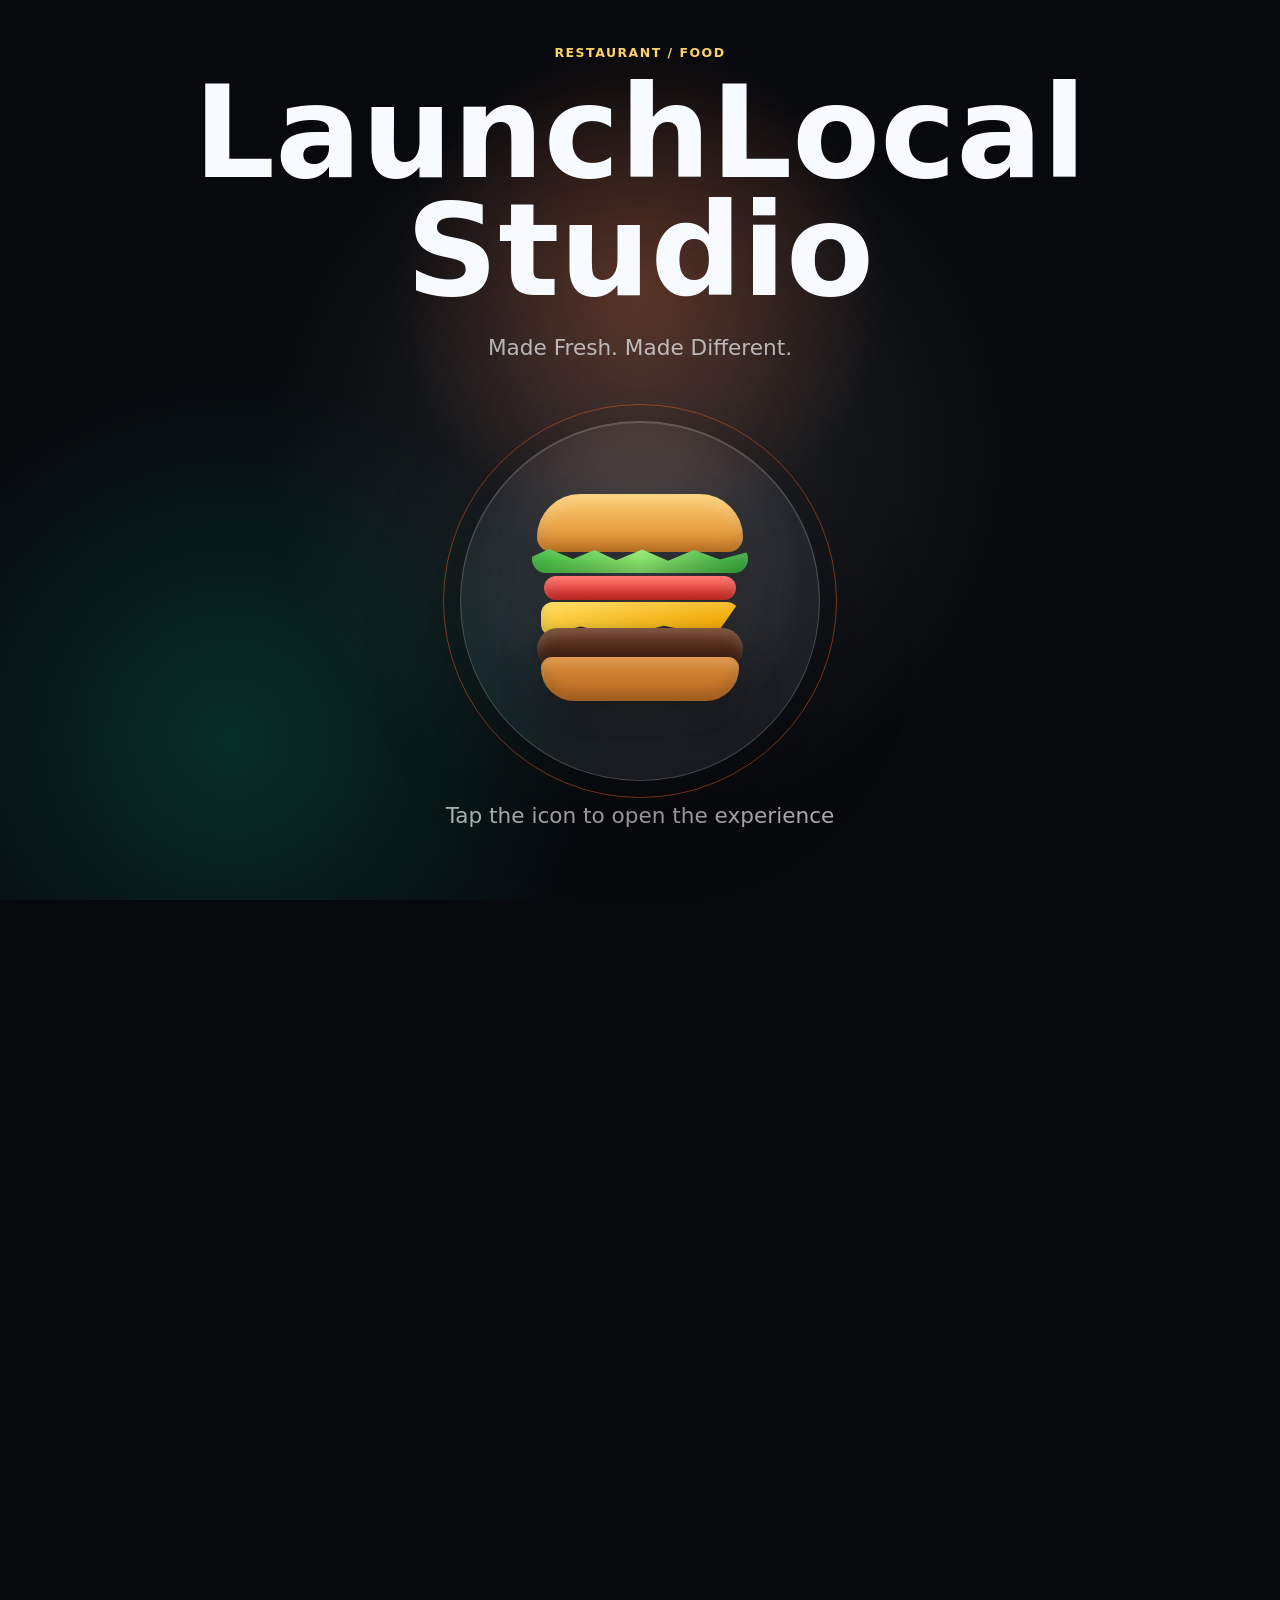
==== commit 7d832531: "Add layered burger signature animation" ====
--- a/index.html
+++ b/index.html
@@ -21,7 +21,7 @@
           <p id="introTagline">Premium websites that open with a moment customers remember.</p>
           <button class="icon-trigger" id="iconTrigger" type="button" aria-label="Open website sections">
             <span class="icon-orbit" aria-hidden="true"></span>
-            <span class="business-icon" id="businessIcon" aria-hidden="true">☕</span>
+            <span class="layer-stage" id="layerStage" aria-hidden="true"></span>
           </button>
           <p class="hint">Tap the icon to open the experience</p>
         </div>
@@ -52,6 +52,7 @@
               <a class="btn primary" href="#templates">Explore templates</a>
               <a class="btn secondary" id="whatsappHero" href="#">WhatsApp us</a>
             </div>
+            <div class="layer-nav" id="layerNav" aria-label="Layer navigation"></div>
           </div>
           <div class="hero-card">
             <span class="live-pill">Live preview</span>
@@ -129,6 +130,7 @@
 
       <a class="float-whatsapp" id="floatWhatsapp" href="#" aria-label="Chat on WhatsApp">WhatsApp</a>
     </div>
+    <script src="assets/layer-presets.js"></script>
     <script src="script.js"></script>
   </body>
 </html>
--- a/style.css
+++ b/style.css
@@ -99,14 +99,16 @@
 .icon-trigger {
   position: relative;
   display: grid;
-  width: clamp(116px, 20vw, 178px);
-  height: clamp(116px, 20vw, 178px);
+  width: clamp(220px, 34vw, 360px);
+  height: clamp(220px, 34vw, 360px);
   margin: 34px 0 10px;
   place-items: center;
   border: 1px solid rgba(255, 255, 255, 0.18);
-  border-radius: 40px;
-  background: rgba(255, 255, 255, 0.1);
-  box-shadow: var(--shadow);
+  border-radius: 50%;
+  background:
+    radial-gradient(circle at 50% 45%, rgba(255, 255, 255, 0.16), transparent 62%),
+    rgba(255, 255, 255, 0.06);
+  box-shadow: inset 0 1px 0 rgba(255, 255, 255, 0.16), var(--shadow);
   cursor: pointer;
   backdrop-filter: blur(28px) saturate(1.6);
   transition: transform 220ms ease, border-color 220ms ease, background 220ms ease;
@@ -119,16 +121,241 @@
 
 .icon-orbit {
   position: absolute;
-  inset: -14px;
+  inset: -18px;
   border: 1px solid color-mix(in srgb, var(--primary) 42%, transparent);
-  border-radius: 48px;
+  border-radius: 50%;
   animation: orbit 5s linear infinite;
 }
 
-.business-icon {
-  font-size: clamp(3.8rem, 9vw, 7rem);
-  filter: drop-shadow(0 18px 18px rgba(0, 0, 0, 0.22));
-  transform-origin: center;
+.layer-stage {
+  position: relative;
+  width: min(280px, 78%);
+  height: min(240px, 72%);
+  transform-style: preserve-3d;
+  perspective: 900px;
+}
+
+.object-layer {
+  position: absolute;
+  left: 50%;
+  top: 50%;
+  display: grid;
+  place-items: center;
+  transform: translate(-50%, -50%) translateY(var(--rest-y, 0)) rotate(var(--rest-r, 0deg));
+  transform-style: preserve-3d;
+  transition:
+    transform 720ms cubic-bezier(0.2, 0.9, 0.2, 1),
+    filter 420ms ease,
+    opacity 420ms ease;
+  transition-delay: var(--delay, 0ms);
+  filter: drop-shadow(0 22px 20px rgba(0, 0, 0, 0.34));
+}
+
+.object-shape {
+  display: block;
+  width: var(--w, 190px);
+  height: var(--h, 34px);
+  border-radius: 999px;
+  box-shadow: inset 0 8px 12px rgba(255, 255, 255, 0.16), inset 0 -8px 12px rgba(0, 0, 0, 0.15);
+}
+
+.layer-label {
+  position: absolute;
+  top: calc(100% + 12px);
+  min-width: 118px;
+  padding: 10px 12px;
+  border: 1px solid rgba(255, 255, 255, 0.16);
+  border-radius: 18px;
+  background: rgba(255, 255, 255, 0.13);
+  color: #fff;
+  font-size: 0.82rem;
+  font-style: normal;
+  font-weight: 950;
+  letter-spacing: 0;
+  opacity: 0;
+  transform: translateY(12px) scale(0.92);
+  backdrop-filter: blur(18px) saturate(1.4);
+  transition: opacity 360ms ease, transform 360ms ease;
+  transition-delay: calc(var(--delay, 0ms) + 260ms);
+}
+
+.top-bun .object-shape {
+  --w: 206px;
+  --h: 58px;
+  border-radius: 110px 110px 38px 38px;
+  background: linear-gradient(180deg, #ffcf73, #d78329);
+}
+
+.lettuce .object-shape {
+  --w: 216px;
+  --h: 28px;
+  background: linear-gradient(90deg, #43b943, #8ee66e, #37a93d);
+  clip-path: polygon(0 42%, 8% 14%, 19% 50%, 29% 18%, 39% 54%, 51% 16%, 63% 56%, 75% 18%, 87% 52%, 100% 25%, 100% 100%, 0 100%);
+}
+
+.tomato .object-shape {
+  --w: 192px;
+  --h: 24px;
+  background: linear-gradient(180deg, #ff665e, #d92e28);
+}
+
+.cheese .object-shape {
+  --w: 198px;
+  --h: 34px;
+  border-radius: 12px;
+  background: linear-gradient(135deg, #ffd84d, #f4a900);
+  clip-path: polygon(0 0, 100% 0, 88% 100%, 62% 70%, 42% 100%, 20% 72%, 0 100%);
+}
+
+.patty .object-shape {
+  --w: 206px;
+  --h: 42px;
+  background: linear-gradient(180deg, #6b3a22, #2e1810);
+}
+
+.bottom-bun .object-shape {
+  --w: 198px;
+  --h: 44px;
+  border-radius: 30px 30px 90px 90px;
+  background: linear-gradient(180deg, #d88935, #b86922);
+}
+
+.car-roof .object-shape,
+.car-glass .object-shape,
+.car-body .object-shape,
+.car-light .object-shape {
+  --w: 210px;
+  background: linear-gradient(180deg, color-mix(in srgb, var(--primary) 80%, #fff), var(--primary));
+}
+
+.car-roof .object-shape {
+  --h: 44px;
+  width: 150px;
+  border-radius: 70px 70px 8px 8px;
+}
+
+.car-glass .object-shape {
+  --h: 30px;
+  width: 126px;
+  background: linear-gradient(180deg, #bfe5ff, #5eb8ff);
+}
+
+.car-body .object-shape {
+  --h: 58px;
+  border-radius: 28px;
+}
+
+.car-light .object-shape {
+  --h: 20px;
+  width: 236px;
+  background: linear-gradient(90deg, #ffeaa7, var(--primary), #ffeaa7);
+}
+
+.car-wheel-front .object-shape,
+.car-wheel-back .object-shape {
+  --w: 56px;
+  --h: 56px;
+  background: radial-gradient(circle, #f8fafc 0 22%, #111 24% 58%, #333 60%);
+}
+
+.house-roof .object-shape {
+  --w: 212px;
+  --h: 96px;
+  border-radius: 8px;
+  background: linear-gradient(135deg, var(--primary), var(--accent));
+  clip-path: polygon(50% 0, 100% 80%, 86% 100%, 50% 38%, 14% 100%, 0 80%);
+}
+
+.house-wall .object-shape,
+.house-base .object-shape {
+  --w: 180px;
+  --h: 90px;
+  border-radius: 22px;
+  background: linear-gradient(180deg, #fff, #dfe7ff);
+}
+
+.house-base .object-shape {
+  --h: 26px;
+  background: var(--primary);
+}
+
+.house-window-a .object-shape,
+.house-window-b .object-shape,
+.house-door .object-shape {
+  --w: 52px;
+  --h: 52px;
+  border-radius: 16px;
+  background: linear-gradient(180deg, #bde7ff, #6ba8ff);
+}
+
+.house-door .object-shape {
+  --w: 48px;
+  --h: 76px;
+  background: linear-gradient(180deg, #805a36, #442817);
+}
+
+.scissor-blade-a .object-shape,
+.scissor-blade-b .object-shape {
+  --w: 178px;
+  --h: 24px;
+  border-radius: 90px 12px 12px 90px;
+  background: linear-gradient(180deg, #fff, #bfc7d5);
+}
+
+.scissor-blade-a .object-shape { transform: rotate(28deg); }
+.scissor-blade-b .object-shape { transform: rotate(-28deg); }
+.scissor-pivot .object-shape {
+  --w: 38px;
+  --h: 38px;
+  background: radial-gradient(circle, #fff, var(--primary));
+}
+
+.scissor-handle-a .object-shape,
+.scissor-handle-b .object-shape {
+  --w: 72px;
+  --h: 72px;
+  border: 14px solid var(--primary);
+  background: transparent;
+}
+
+.scissor-shine .object-shape {
+  --w: 150px;
+  --h: 10px;
+  background: #fff;
+}
+
+.coffee-steam-a .object-shape,
+.coffee-steam-b .object-shape {
+  --w: 38px;
+  --h: 96px;
+  border-radius: 999px;
+  background: linear-gradient(180deg, transparent, rgba(255, 255, 255, 0.78), transparent);
+}
+
+.coffee-lid .object-shape {
+  --w: 178px;
+  --h: 30px;
+  background: linear-gradient(180deg, #fff, #e9dccf);
+}
+
+.coffee-cup .object-shape {
+  --w: 170px;
+  --h: 118px;
+  border-radius: 20px 20px 54px 54px;
+  background: linear-gradient(180deg, #f5efe6, #b66a20);
+}
+
+.coffee-sleeve .object-shape {
+  --w: 154px;
+  --h: 42px;
+  border-radius: 14px;
+  background: linear-gradient(180deg, #2a1a10, #5a3520);
+}
+
+.coffee-saucer .object-shape {
+  --w: 200px;
+  --h: 24px;
+  background: linear-gradient(180deg, #fff, #d7cabc);
 }
 
 .hint {
@@ -151,8 +378,21 @@
   transform-origin: center;
 }
 
-body.opening .business-icon {
-  animation: iconLaunch 760ms cubic-bezier(0.2, 0.9, 0.2, 1) both;
+body.opening .object-layer,
+body.open .object-layer {
+  transform:
+    translate(-50%, -50%)
+    translate3d(var(--x), var(--y), var(--z, 80px))
+    rotateX(58deg)
+    rotateZ(var(--r))
+    scale(0.86);
+  filter: drop-shadow(0 44px 26px rgba(0, 0, 0, 0.32));
+}
+
+body.opening .layer-label,
+body.open .layer-label {
+  opacity: 1;
+  transform: translateY(0) scale(1);
 }
 
 body.opening .split-panels span {
@@ -265,6 +505,46 @@
   flex-wrap: wrap;
   gap: 12px;
   margin-top: 28px;
+}
+
+.layer-nav {
+  display: grid;
+  grid-template-columns: repeat(3, minmax(0, 1fr));
+  gap: 10px;
+  max-width: 660px;
+  margin-top: 24px;
+}
+
+.layer-nav a {
+  display: grid;
+  min-height: 76px;
+  align-content: center;
+  gap: 3px;
+  padding: 13px;
+  border: 1px solid rgba(255, 255, 255, 0.13);
+  border-radius: 18px;
+  background: rgba(255, 255, 255, 0.08);
+  color: #fff;
+  text-decoration: none;
+  box-shadow: 0 14px 34px rgba(0, 0, 0, 0.16);
+  backdrop-filter: blur(16px);
+  transition: transform 180ms ease, background 180ms ease;
+}
+
+.layer-nav a:hover {
+  transform: translateY(-4px);
+  background: rgba(255, 255, 255, 0.14);
+}
+
+.layer-nav small {
+  color: var(--muted);
+  font-size: 0.72rem;
+  font-weight: 850;
+  text-transform: uppercase;
+}
+
+.layer-nav strong {
+  font-size: 0.94rem;
 }
 
 .btn {
@@ -644,7 +924,8 @@
   .offer-grid,
   .review-grid,
   .category-library,
-  .gallery-grid {
+  .gallery-grid,
+  .layer-nav {
     grid-template-columns: 1fr;
   }
 
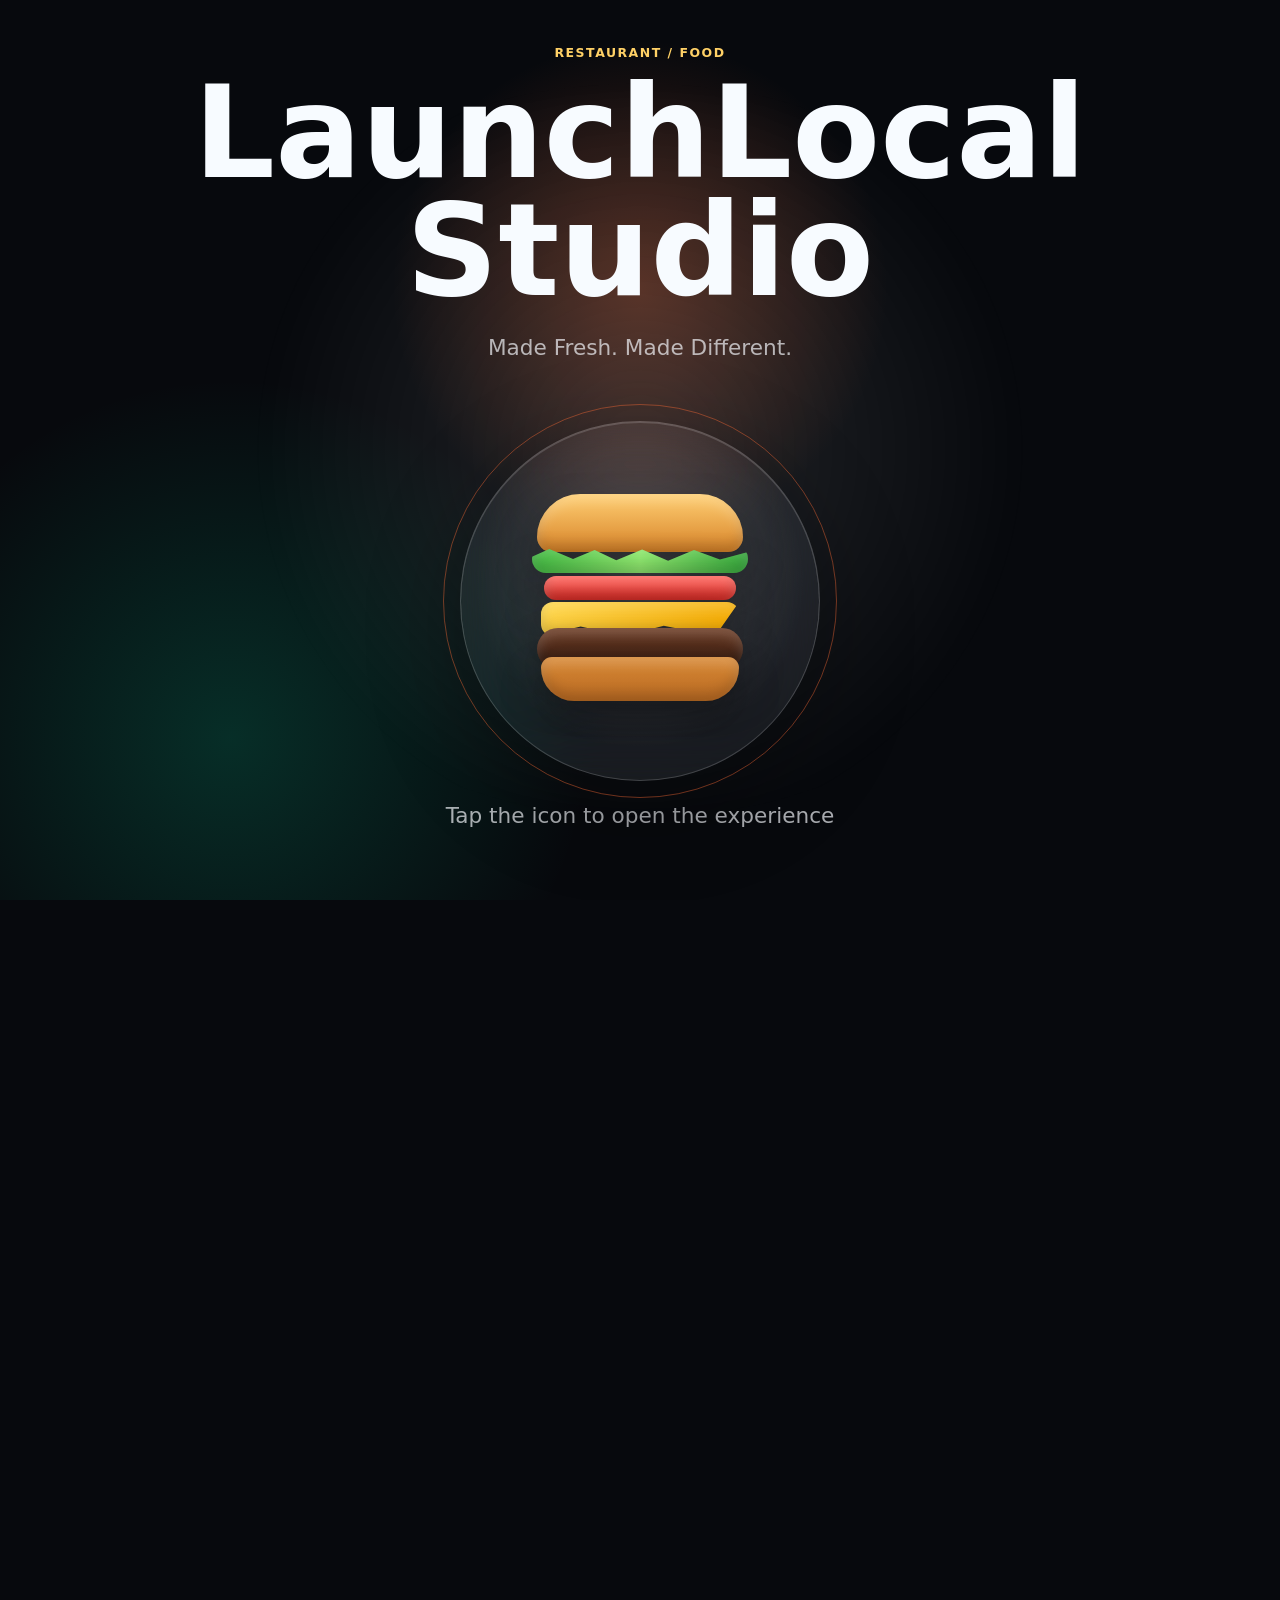
==== commit 44eb27ed: "Bust cache for layer nav update" ====
--- a/index.html
+++ b/index.html
@@ -130,7 +130,7 @@
 
       <a class="float-whatsapp" id="floatWhatsapp" href="#" aria-label="Chat on WhatsApp">WhatsApp</a>
     </div>
-    <script src="assets/layer-presets.js"></script>
-    <script src="script.js"></script>
+    <script src="assets/layer-presets.js?v=layered-burger-cards"></script>
+    <script src="script.js?v=layered-burger-cards"></script>
   </body>
 </html>
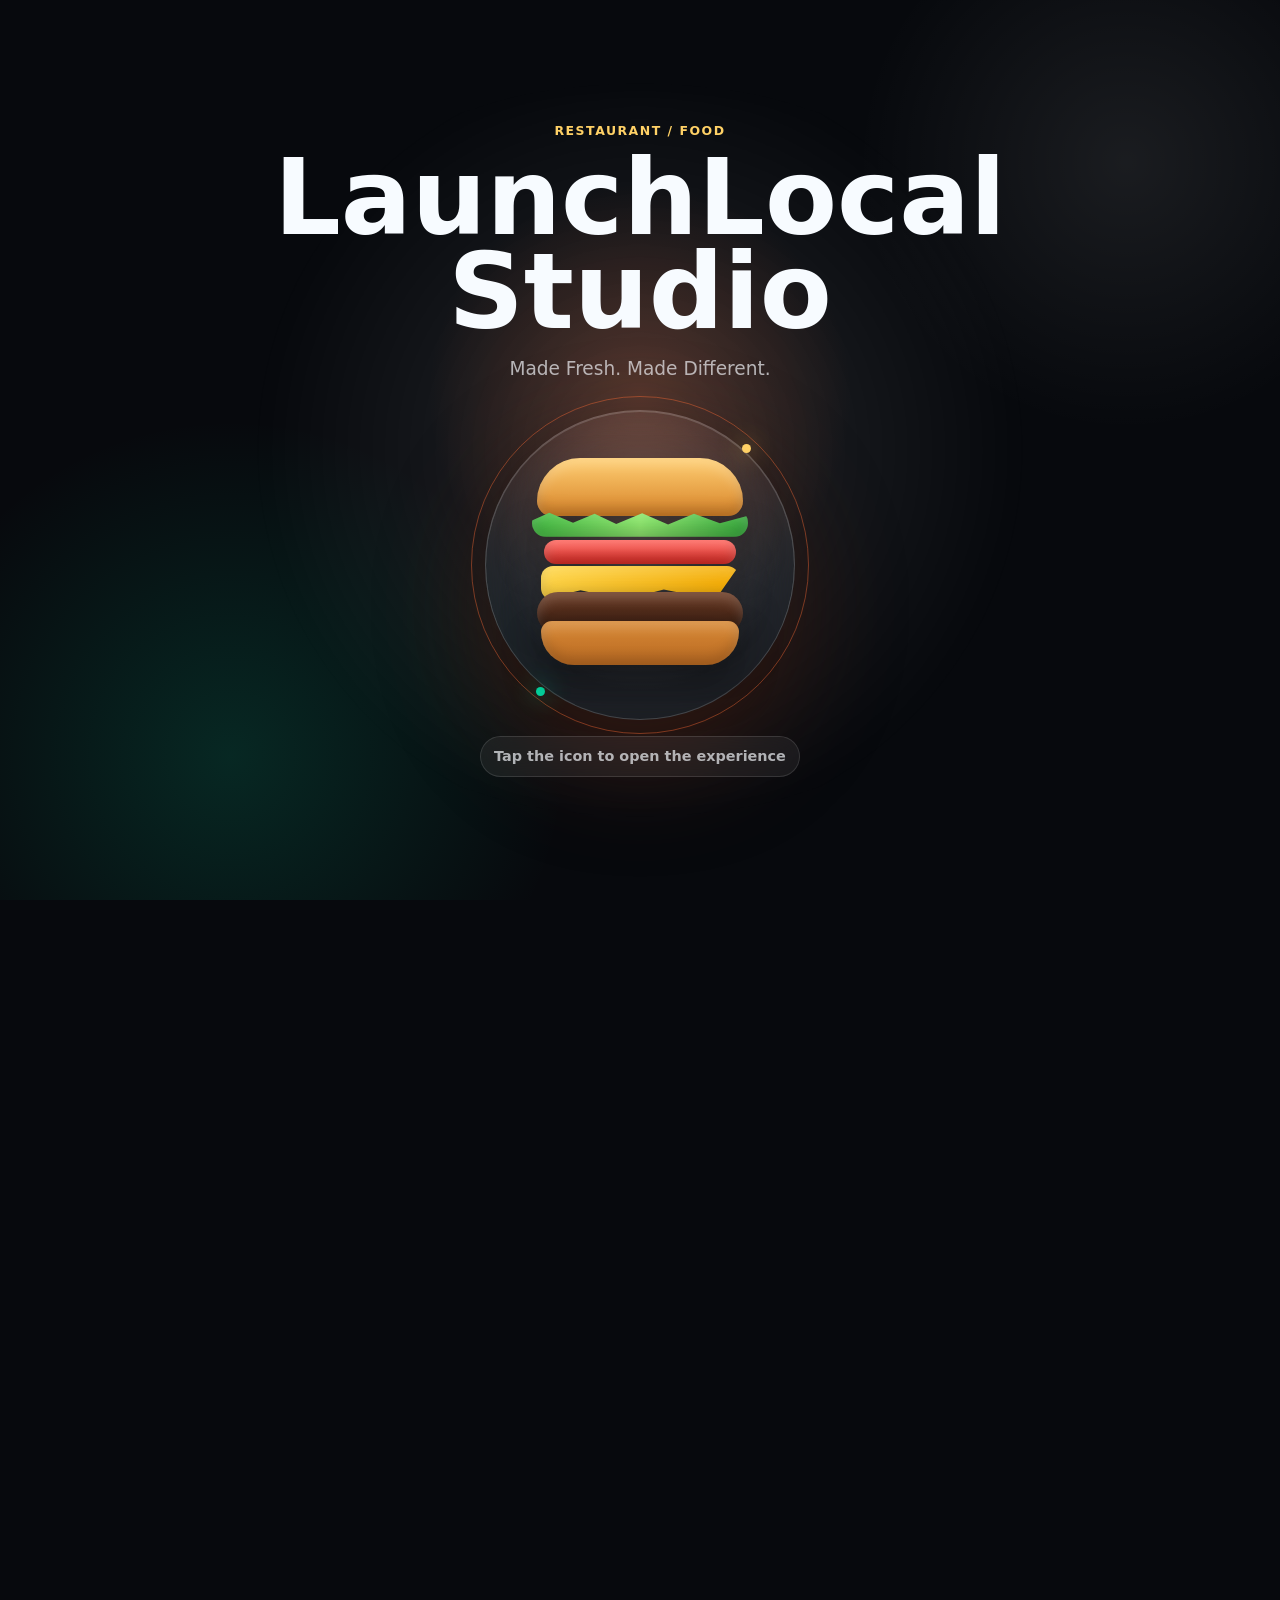
==== commit 5ecade2a: "Enhance cinematic reveal animation" ====
--- a/index.html
+++ b/index.html
@@ -9,7 +9,7 @@
     <meta property="og:description" content="Interactive icon-to-website templates for salons, cafes, restaurants, automobile, real estate and local businesses.">
     <meta property="og:type" content="website">
     <link rel="icon" href="favicon.svg" type="image/svg+xml">
-    <link rel="stylesheet" href="style.css">
+    <link rel="stylesheet" href="style.css?v=cinematic-reveal">
   </head>
   <body>
     <div class="site-shell" id="siteShell">
@@ -130,7 +130,7 @@
 
       <a class="float-whatsapp" id="floatWhatsapp" href="#" aria-label="Chat on WhatsApp">WhatsApp</a>
     </div>
-    <script src="assets/layer-presets.js?v=layered-burger-cards"></script>
-    <script src="script.js?v=layered-burger-cards"></script>
+    <script src="assets/layer-presets.js?v=cinematic-reveal"></script>
+    <script src="script.js?v=cinematic-reveal"></script>
   </body>
 </html>
--- a/style.css
+++ b/style.css
@@ -29,7 +29,12 @@
   text-rendering: optimizeLegibility;
 }
 
+body:not(.open) {
+  overflow: hidden;
+}
+
 body.open {
+  overflow-y: auto;
   background:
     radial-gradient(circle at 80% 10%, color-mix(in srgb, var(--primary) 28%, transparent), transparent 30%),
     linear-gradient(180deg, #080b11, #111827 38%, #f5f7fb 38%, #ffffff 100%);
@@ -48,8 +53,9 @@
   min-height: 100svh;
   overflow: hidden;
   background:
-    radial-gradient(circle at 50% 32%, color-mix(in srgb, var(--primary) 28%, transparent), transparent 28%),
-    radial-gradient(circle at 18% 82%, color-mix(in srgb, var(--accent) 18%, transparent), transparent 28%),
+    radial-gradient(circle at 50% 44%, color-mix(in srgb, var(--primary) 24%, transparent), transparent 26%),
+    radial-gradient(circle at 18% 84%, color-mix(in srgb, var(--accent) 15%, transparent), transparent 26%),
+    radial-gradient(circle at 88% 18%, rgba(255, 255, 255, 0.08), transparent 20%),
     var(--bg);
   transition: opacity 520ms ease, visibility 520ms ease;
 }
@@ -68,12 +74,15 @@
   z-index: 3;
   display: grid;
   justify-items: center;
+  align-content: center;
   width: min(920px, calc(100% - 32px));
+  min-height: 100svh;
+  padding: clamp(18px, 4vh, 44px) 0;
   text-align: center;
 }
 
 .kicker {
-  margin: 0 0 14px;
+  margin: 0 0 clamp(8px, 1.4vh, 14px);
   color: var(--secondary);
   font-size: 0.78rem;
   font-weight: 900;
@@ -82,33 +91,37 @@
 }
 
 .intro-content h1 {
-  max-width: 900px;
+  max-width: 820px;
   margin: 0;
-  font-size: clamp(3.2rem, 10vw, 8.8rem);
-  line-height: 0.92;
+  font-size: clamp(3rem, 8.2vw, 7rem);
+  line-height: 0.9;
   letter-spacing: 0;
 }
 
 .intro-content p:not(.kicker) {
   max-width: 660px;
+  margin: clamp(10px, 1.8vh, 18px) 0 0;
   color: var(--muted);
-  font-size: clamp(1rem, 2vw, 1.35rem);
-  line-height: 1.6;
+  font-size: clamp(0.98rem, 1.45vw, 1.18rem);
+  line-height: 1.45;
 }
 
 .icon-trigger {
   position: relative;
   display: grid;
-  width: clamp(220px, 34vw, 360px);
-  height: clamp(220px, 34vw, 360px);
-  margin: 34px 0 10px;
+  width: clamp(218px, 30vw, 310px);
+  height: clamp(218px, 30vw, 310px);
+  margin: clamp(18px, 3vh, 28px) 0 0;
   place-items: center;
   border: 1px solid rgba(255, 255, 255, 0.18);
   border-radius: 50%;
   background:
     radial-gradient(circle at 50% 45%, rgba(255, 255, 255, 0.16), transparent 62%),
     rgba(255, 255, 255, 0.06);
-  box-shadow: inset 0 1px 0 rgba(255, 255, 255, 0.16), var(--shadow);
+  box-shadow:
+    inset 0 1px 0 rgba(255, 255, 255, 0.16),
+    0 42px 110px color-mix(in srgb, var(--primary) 18%, rgba(0, 0, 0, 0.34)),
+    var(--shadow);
   cursor: pointer;
   backdrop-filter: blur(28px) saturate(1.6);
   transition: transform 220ms ease, border-color 220ms ease, background 220ms ease;
@@ -121,18 +134,41 @@
 
 .icon-orbit {
   position: absolute;
-  inset: -18px;
+  inset: -15px;
   border: 1px solid color-mix(in srgb, var(--primary) 42%, transparent);
   border-radius: 50%;
   animation: orbit 5s linear infinite;
 }
 
+.icon-orbit::before,
+.icon-orbit::after {
+  content: "";
+  position: absolute;
+  width: 9px;
+  height: 9px;
+  border-radius: 50%;
+  background: var(--secondary);
+  box-shadow: 0 0 24px var(--secondary);
+}
+
+.icon-orbit::before {
+  top: 14%;
+  right: 17%;
+}
+
+.icon-orbit::after {
+  left: 19%;
+  bottom: 11%;
+  background: var(--accent);
+  box-shadow: 0 0 24px var(--accent);
+}
+
 .layer-stage {
   position: relative;
-  width: min(280px, 78%);
-  height: min(240px, 72%);
+  width: min(244px, 78%);
+  height: min(214px, 72%);
   transform-style: preserve-3d;
-  perspective: 900px;
+  perspective: 1100px;
 }
 
 .object-layer {
@@ -144,11 +180,25 @@
   transform: translate(-50%, -50%) translateY(var(--rest-y, 0)) rotate(var(--rest-r, 0deg));
   transform-style: preserve-3d;
   transition:
-    transform 720ms cubic-bezier(0.2, 0.9, 0.2, 1),
-    filter 420ms ease,
+    transform 860ms cubic-bezier(0.16, 1, 0.22, 1),
+    filter 520ms ease,
     opacity 420ms ease;
   transition-delay: var(--delay, 0ms);
   filter: drop-shadow(0 22px 20px rgba(0, 0, 0, 0.34));
+}
+
+.object-layer::before {
+  content: "";
+  position: absolute;
+  inset: -18px -34px;
+  z-index: -1;
+  border-radius: 999px;
+  background: linear-gradient(90deg, transparent, color-mix(in srgb, var(--primary) 18%, transparent), transparent);
+  opacity: 0;
+  transform: scaleX(0.4);
+  filter: blur(12px);
+  transition: opacity 420ms ease, transform 780ms cubic-bezier(0.16, 1, 0.22, 1);
+  transition-delay: var(--delay, 0ms);
 }
 
 .object-shape {
@@ -359,8 +409,14 @@
 }
 
 .hint {
-  margin-top: 8px;
-  font-size: 0.95rem;
+  margin-top: clamp(10px, 1.8vh, 18px) !important;
+  padding: 9px 13px;
+  border: 1px solid rgba(255, 255, 255, 0.12);
+  border-radius: 999px;
+  background: rgba(255, 255, 255, 0.06);
+  font-size: 0.9rem !important;
+  font-weight: 800;
+  backdrop-filter: blur(14px);
 }
 
 .split-panels {
@@ -373,7 +429,10 @@
 }
 
 .split-panels span {
-  background: linear-gradient(180deg, color-mix(in srgb, var(--primary) 20%, #0b1020), #06080d);
+  background:
+    linear-gradient(180deg, rgba(255, 255, 255, 0.08), transparent 34%),
+    linear-gradient(180deg, color-mix(in srgb, var(--primary) 22%, transparent), transparent 76%);
+  opacity: 0;
   transform: scaleY(0);
   transform-origin: center;
 }
@@ -383,10 +442,17 @@
   transform:
     translate(-50%, -50%)
     translate3d(var(--x), var(--y), var(--z, 80px))
-    rotateX(58deg)
+    rotateX(63deg)
+    rotateY(-10deg)
     rotateZ(var(--r))
-    scale(0.86);
-  filter: drop-shadow(0 44px 26px rgba(0, 0, 0, 0.32));
+    scale(0.82);
+  filter: drop-shadow(0 54px 30px rgba(0, 0, 0, 0.38));
+}
+
+body.opening .object-layer::before,
+body.open .object-layer::before {
+  opacity: 1;
+  transform: scaleX(1);
 }
 
 body.opening .layer-label,
@@ -395,8 +461,22 @@
   transform: translateY(0) scale(1);
 }
 
+body.opening .intro-content h1,
+body.opening #introType,
+body.opening #introTagline,
+body.opening .hint {
+  opacity: 0;
+  transform: translateY(-16px) scale(0.96);
+  transition: opacity 360ms ease, transform 360ms ease;
+}
+
+body.opening .icon-trigger {
+  animation: stagePop 880ms cubic-bezier(0.16, 1, 0.22, 1) both;
+  border-color: color-mix(in srgb, var(--secondary) 56%, #fff);
+}
+
 body.opening .split-panels span {
-  animation: panelOpen 680ms cubic-bezier(0.2, 0.9, 0.2, 1) forwards;
+  animation: panelOpen 820ms cubic-bezier(0.16, 1, 0.22, 1) forwards;
 }
 
 body.opening .split-panels span:nth-child(2) { animation-delay: 45ms; }
@@ -886,6 +966,12 @@
   to { transform: rotate(360deg); }
 }
 
+@keyframes stagePop {
+  0% { transform: translateY(0) scale(1); }
+  34% { transform: translateY(-10px) scale(1.06); }
+  100% { transform: translateY(-18px) scale(0.9); }
+}
+
 @keyframes iconLaunch {
   0% { transform: scale(1) rotate(0); }
   42% { transform: scale(1.18) rotate(-8deg) translateY(-8px); }
@@ -893,12 +979,25 @@
 }
 
 @keyframes panelOpen {
-  0% { transform: scaleY(0); }
-  42% { transform: scaleY(1); }
-  100% { transform: scaleY(1) translateY(-102%); }
+  0% { opacity: 0; transform: scaleY(0); }
+  35% { opacity: 0.72; transform: scaleY(1); }
+  100% { opacity: 0; transform: scaleY(1) translateY(-102%); }
 }
 
 @media (max-width: 920px) {
+  .intro-content {
+    width: min(680px, calc(100% - 28px));
+  }
+
+  .intro-content h1 {
+    font-size: clamp(2.8rem, 12vw, 5.8rem);
+  }
+
+  .icon-trigger {
+    width: clamp(206px, 48vw, 286px);
+    height: clamp(206px, 48vw, 286px);
+  }
+
   .reveal-header {
     align-items: flex-start;
     flex-direction: column;
@@ -942,16 +1041,98 @@
 
 @media (max-width: 560px) {
   .intro-content h1 {
-    font-size: clamp(2.7rem, 18vw, 4.6rem);
+    font-size: clamp(2.45rem, 16vw, 4rem);
+  }
+
+  .intro-content p:not(.kicker) {
+    max-width: 330px;
+    font-size: 0.98rem;
   }
 
   .icon-trigger {
+    width: min(238px, 72vw);
+    height: min(238px, 72vw);
     border-radius: 32px;
+  }
+
+  .layer-stage {
+    width: min(208px, 78%);
+    height: min(188px, 72%);
+  }
+
+  .object-shape {
+    transform: scale(0.86);
+  }
+
+  body.opening .object-layer,
+  body.open .object-layer {
+    transform:
+      translate(-50%, -50%)
+      translate3d(calc(var(--x) * 0.58), calc(var(--y) * 0.72), var(--z, 80px))
+      rotateX(62deg)
+      rotateY(-8deg)
+      rotateZ(var(--r))
+      scale(0.68);
   }
 
   .hero-card {
     min-height: 430px;
     border-radius: 30px;
+  }
+}
+
+@media (max-height: 760px) and (min-width: 760px) {
+  .intro-content {
+    padding: 12px 0 18px;
+  }
+
+  .intro-content h1 {
+    max-width: 740px;
+    font-size: clamp(3rem, 7.2vw, 5.75rem);
+  }
+
+  .intro-content p:not(.kicker) {
+    margin-top: 10px;
+    line-height: 1.35;
+  }
+
+  .icon-trigger {
+    width: 272px;
+    height: 272px;
+    margin-top: 18px;
+  }
+
+  .layer-stage {
+    width: 220px;
+    height: 194px;
+  }
+
+  .hint {
+    margin-top: 10px !important;
+  }
+}
+
+@media (max-height: 640px) {
+  .kicker {
+    margin-bottom: 6px;
+  }
+
+  .intro-content h1 {
+    font-size: clamp(2.4rem, 10vw, 4.6rem);
+  }
+
+  .intro-content p:not(.kicker) {
+    margin-top: 8px;
+  }
+
+  .icon-trigger {
+    width: 220px;
+    height: 220px;
+    margin-top: 12px;
+  }
+
+  .hint {
+    margin-top: 8px !important;
   }
 }
 
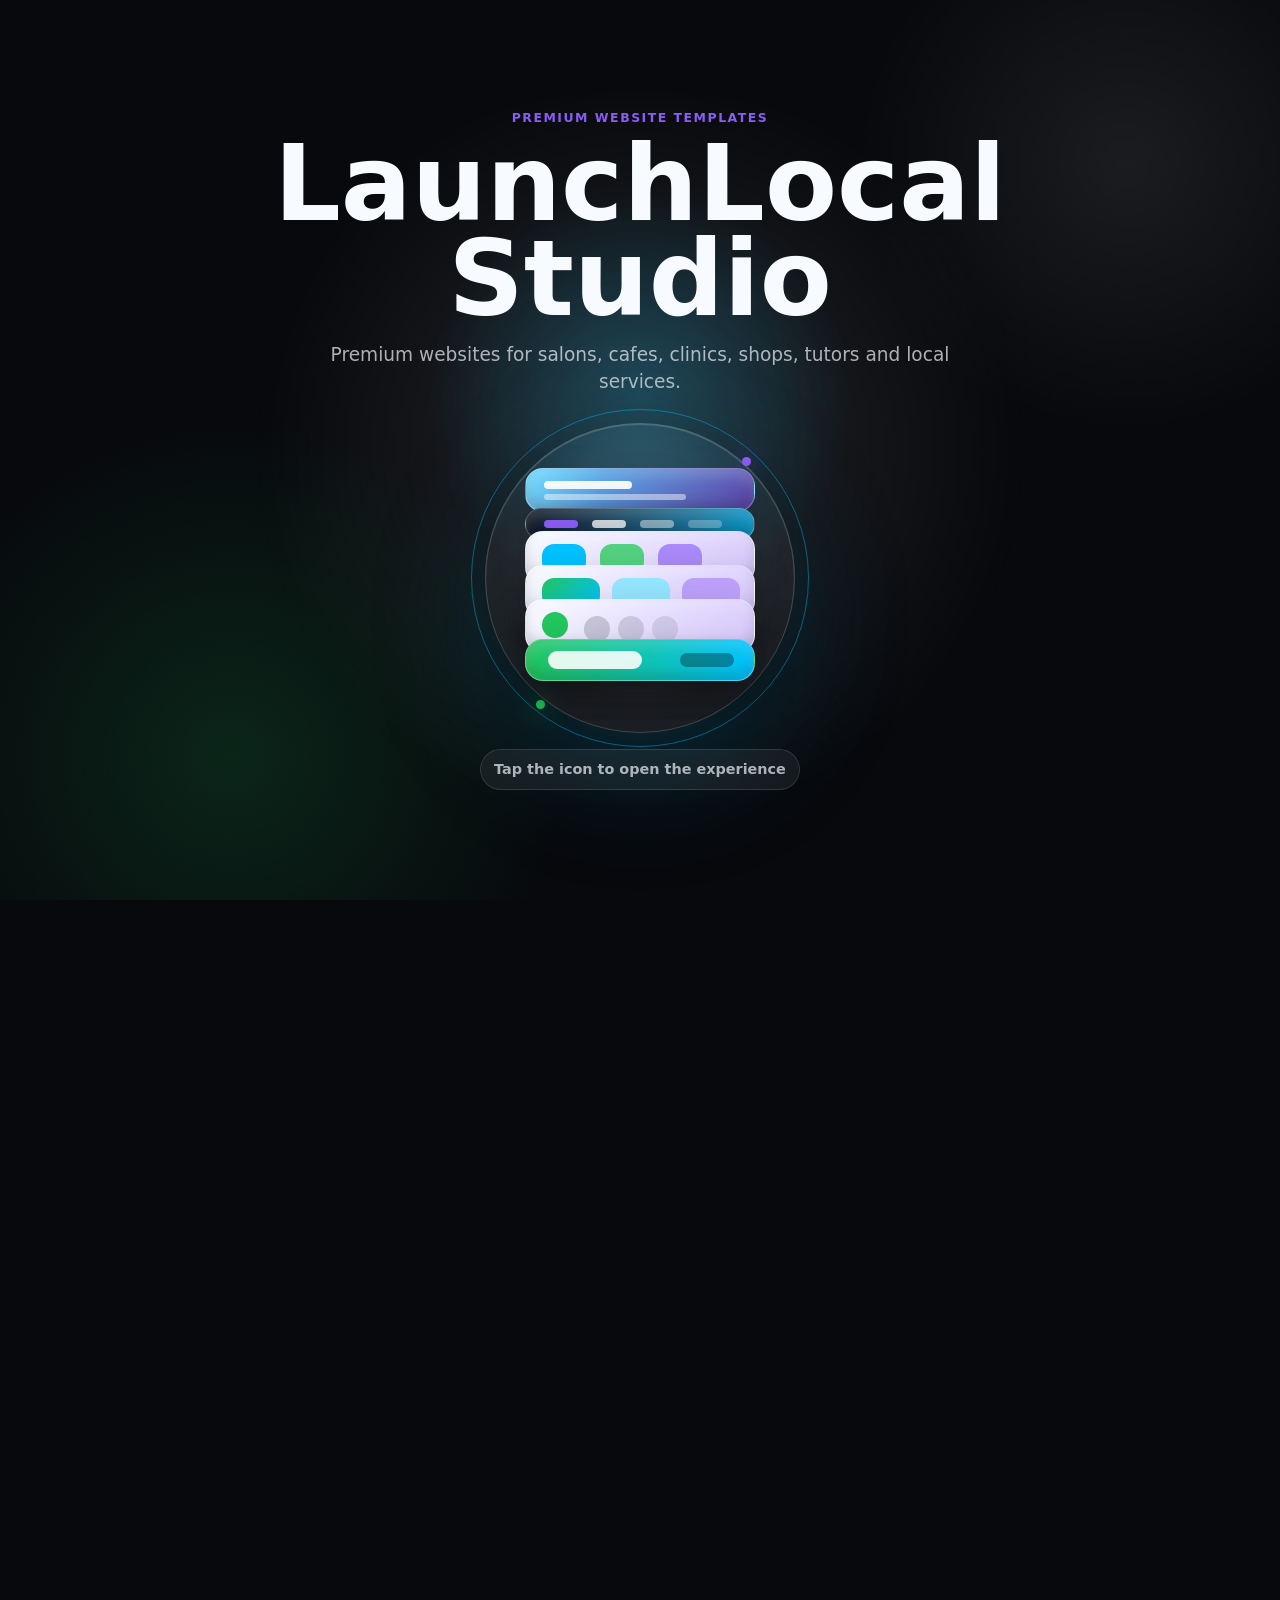
==== commit 1ca1200c: "Use studio slice reveal on homepage" ====
--- a/index.html
+++ b/index.html
@@ -9,7 +9,7 @@
     <meta property="og:description" content="Interactive icon-to-website templates for salons, cafes, restaurants, automobile, real estate and local businesses.">
     <meta property="og:type" content="website">
     <link rel="icon" href="favicon.svg" type="image/svg+xml">
-    <link rel="stylesheet" href="style.css?v=cinematic-reveal">
+    <link rel="stylesheet" href="style.css?v=studio-home">
   </head>
   <body>
     <div class="site-shell" id="siteShell">
@@ -130,7 +130,7 @@
 
       <a class="float-whatsapp" id="floatWhatsapp" href="#" aria-label="Chat on WhatsApp">WhatsApp</a>
     </div>
-    <script src="assets/layer-presets.js?v=cinematic-reveal"></script>
-    <script src="script.js?v=cinematic-reveal"></script>
+    <script src="assets/layer-presets.js?v=studio-home"></script>
+    <script src="script.js?v=studio-home"></script>
   </body>
 </html>
--- a/style.css
+++ b/style.css
@@ -270,6 +270,123 @@
   background: linear-gradient(180deg, #d88935, #b86922);
 }
 
+.site-slice-hero .object-shape,
+.site-slice-nav .object-shape,
+.site-slice-card .object-shape,
+.site-slice-gallery .object-shape,
+.site-slice-review .object-shape,
+.site-slice-contact .object-shape {
+  position: relative;
+  --w: 230px;
+  --h: 44px;
+  border: 1px solid rgba(255, 255, 255, 0.28);
+  border-radius: 18px;
+  overflow: hidden;
+  background:
+    linear-gradient(90deg, rgba(255, 255, 255, 0.24), transparent 34%),
+    linear-gradient(135deg, color-mix(in srgb, var(--primary) 78%, #fff), color-mix(in srgb, var(--secondary) 62%, #0b1020));
+}
+
+.site-slice-hero .object-shape::before,
+.site-slice-nav .object-shape::before,
+.site-slice-card .object-shape::before,
+.site-slice-gallery .object-shape::before,
+.site-slice-review .object-shape::before,
+.site-slice-contact .object-shape::before,
+.site-slice-hero .object-shape::after,
+.site-slice-nav .object-shape::after,
+.site-slice-card .object-shape::after,
+.site-slice-gallery .object-shape::after,
+.site-slice-review .object-shape::after,
+.site-slice-contact .object-shape::after {
+  content: "";
+  position: absolute;
+  border-radius: 999px;
+}
+
+.site-slice-hero .object-shape::before {
+  left: 18px;
+  top: 12px;
+  width: 88px;
+  height: 8px;
+  background: rgba(255, 255, 255, 0.92);
+}
+
+.site-slice-hero .object-shape::after {
+  left: 18px;
+  bottom: 11px;
+  width: 142px;
+  height: 6px;
+  background: rgba(255, 255, 255, 0.48);
+}
+
+.site-slice-nav .object-shape {
+  --h: 32px;
+  background: linear-gradient(90deg, #111827, color-mix(in srgb, var(--primary) 74%, #111827));
+}
+
+.site-slice-nav .object-shape::before {
+  left: 18px;
+  top: 11px;
+  width: 34px;
+  height: 8px;
+  background: var(--secondary);
+  box-shadow: 48px 0 rgba(255, 255, 255, 0.76), 96px 0 rgba(255, 255, 255, 0.46), 144px 0 rgba(255, 255, 255, 0.28);
+}
+
+.site-slice-card .object-shape,
+.site-slice-gallery .object-shape,
+.site-slice-review .object-shape {
+  --h: 54px;
+  background: linear-gradient(135deg, #f8fbff, color-mix(in srgb, var(--secondary) 35%, #ffffff));
+}
+
+.site-slice-card .object-shape::before,
+.site-slice-gallery .object-shape::before,
+.site-slice-review .object-shape::before {
+  inset: 12px auto auto 16px;
+  width: 44px;
+  height: 30px;
+  border-radius: 12px;
+  background: var(--primary);
+  box-shadow: 58px 0 color-mix(in srgb, var(--accent) 78%, #fff), 116px 0 color-mix(in srgb, var(--secondary) 72%, #fff);
+}
+
+.site-slice-gallery .object-shape::before {
+  width: 58px;
+  background: linear-gradient(135deg, var(--accent), var(--primary));
+  box-shadow: 70px 0 color-mix(in srgb, var(--primary) 42%, #fff), 140px 0 color-mix(in srgb, var(--secondary) 58%, #fff);
+}
+
+.site-slice-review .object-shape::before {
+  width: 26px;
+  height: 26px;
+  border-radius: 50%;
+  background: var(--accent);
+  box-shadow: 42px 4px rgba(17, 24, 39, 0.18), 76px 4px rgba(17, 24, 39, 0.14), 110px 4px rgba(17, 24, 39, 0.1);
+}
+
+.site-slice-contact .object-shape {
+  --h: 42px;
+  background: linear-gradient(90deg, var(--accent), var(--primary));
+}
+
+.site-slice-contact .object-shape::before {
+  top: 11px;
+  left: 22px;
+  width: 94px;
+  height: 18px;
+  background: rgba(255, 255, 255, 0.88);
+}
+
+.site-slice-contact .object-shape::after {
+  top: 13px;
+  right: 20px;
+  width: 54px;
+  height: 14px;
+  background: rgba(7, 9, 13, 0.34);
+}
+
 .car-roof .object-shape,
 .car-glass .object-shape,
 .car-body .object-shape,
@@ -447,6 +564,22 @@
     rotateZ(var(--r))
     scale(0.82);
   filter: drop-shadow(0 54px 30px rgba(0, 0, 0, 0.38));
+}
+
+.type-studio.opening .object-layer,
+.type-studio.open .object-layer {
+  transform:
+    translate(-50%, -50%)
+    translate3d(var(--x), var(--y), var(--z, 80px))
+    rotateX(68deg)
+    rotateY(0deg)
+    rotateZ(var(--r))
+    scale(0.88);
+}
+
+.type-studio.opening .layer-stage,
+.type-studio.open .layer-stage {
+  animation: verticalLift 900ms cubic-bezier(0.16, 1, 0.22, 1) both;
 }
 
 body.opening .object-layer::before,
@@ -551,6 +684,21 @@
 
 .section-block {
   padding: clamp(60px, 8vw, 112px) clamp(18px, 5vw, 72px);
+}
+
+.section-block:not(.hero):not(.reviews) {
+  background: #fff;
+  color: #101318;
+}
+
+.section-block:not(.hero):not(.reviews) .kicker {
+  color: var(--primary);
+}
+
+.section-block:not(.hero):not(.reviews) .section-head p,
+.section-block:not(.hero):not(.reviews) > p,
+.section-block:not(.hero):not(.reviews) .contact p {
+  color: #626b72;
 }
 
 .hero {
@@ -927,6 +1075,12 @@
   transform: none;
 }
 
+.type-studio {
+  --primary: #00c2ff;
+  --secondary: #8b5cf6;
+  --accent: #22c55e;
+}
+
 .type-burger {
   --primary: #ff6b35;
   --secondary: #ffd166;
@@ -970,6 +1124,12 @@
   0% { transform: translateY(0) scale(1); }
   34% { transform: translateY(-10px) scale(1.06); }
   100% { transform: translateY(-18px) scale(0.9); }
+}
+
+@keyframes verticalLift {
+  0% { transform: translateY(0) rotateX(0deg); }
+  42% { transform: translateY(-18px) rotateX(8deg); }
+  100% { transform: translateY(-34px) rotateX(12deg); }
 }
 
 @keyframes iconLaunch {
